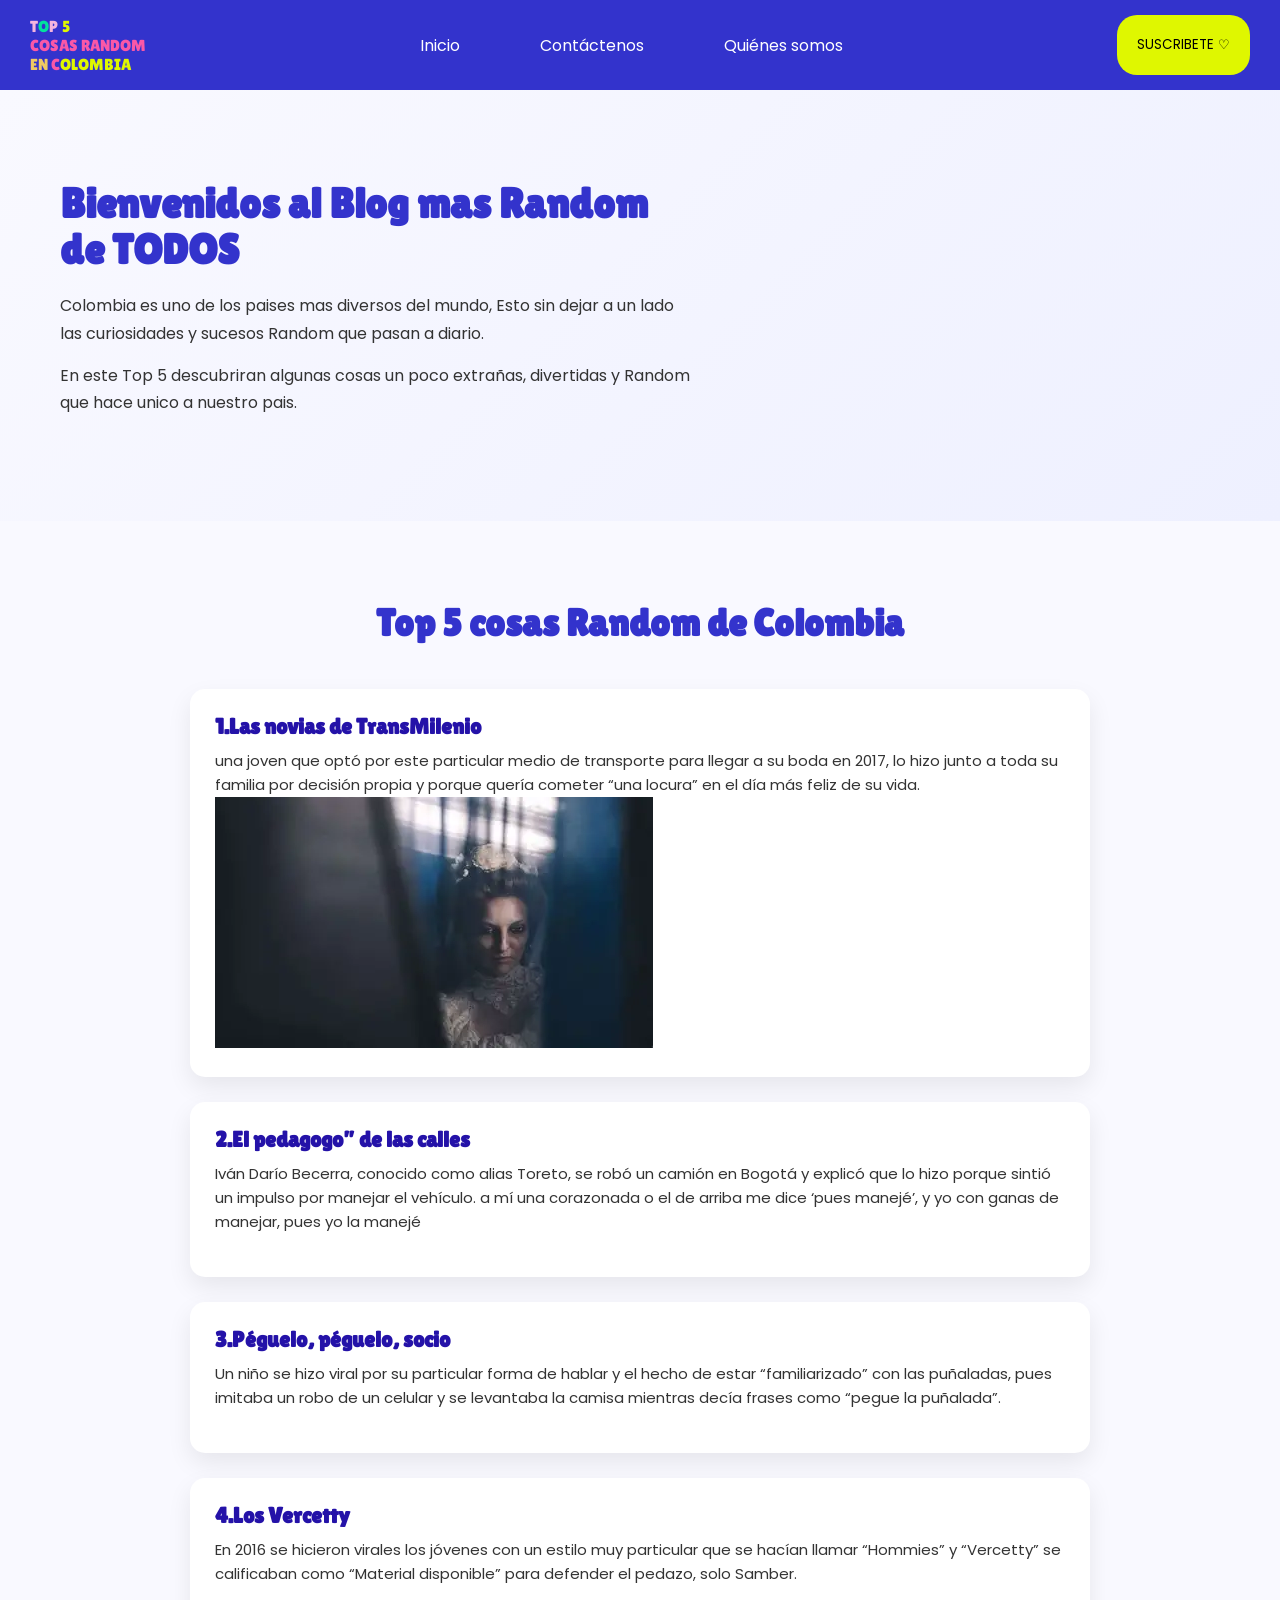
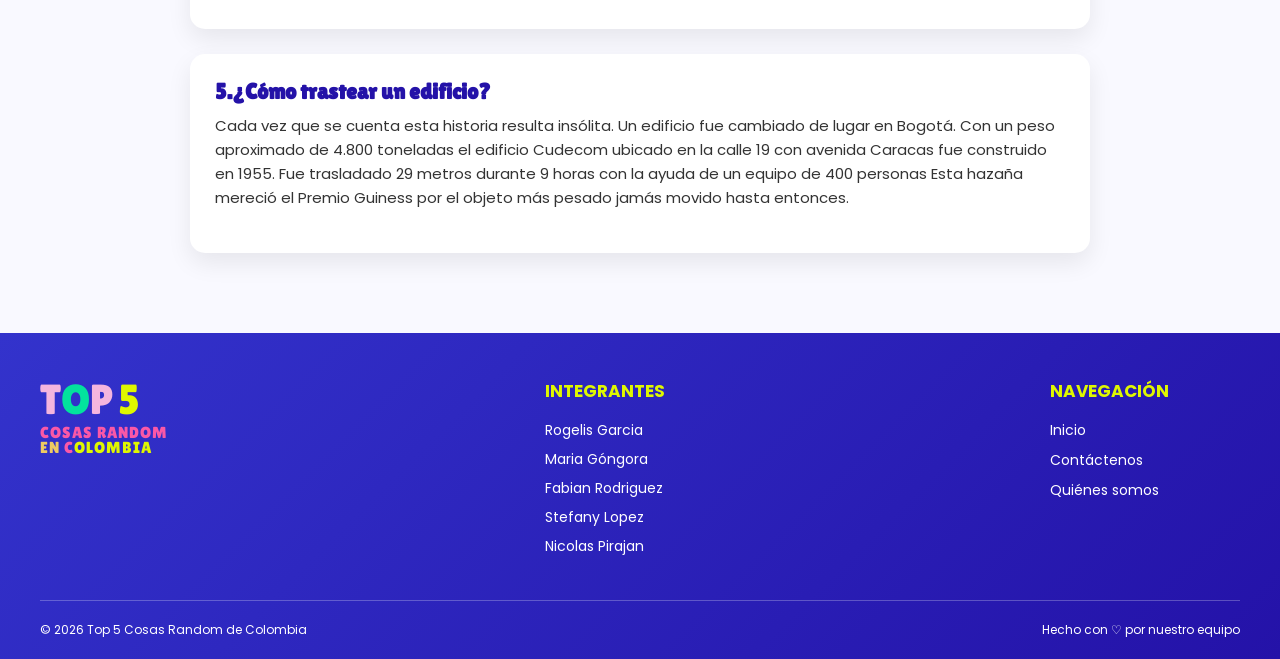
==== index.html @ 11a810a1 "Agrega las opciones configuradas" ====
<!DOCTYPE html>
<html lang="es">

<head>
    <meta charset="UTF-8">
    <meta name="viewport" content="width=device-width, initial-scale=1.0">
    <title>TOP 5</title>
    <link rel="preconnect" href="https://fonts.googleapis.com">
    <link rel="preconnect" href="https://fonts.gstatic.com" crossorigin>
    <link href="https://fonts.googleapis.com/css2?family=Lilita+One&family=Poppins:wght@400;600;700&display=swap"
        rel="stylesheet">
    <link rel="stylesheet" href="style.css">

</head>

<body>

    <header>
        <nav>
            <div>
                <span class="top">T<span class="O">O</span>P</span>
                <span class="cinco">5</span>
                <p class="cosas-random">COSAS RANDOM <br><span class="En">EN</span> <span class="C">C</span><span
                        class="olombia">OLOMBIA</span> </p>
            </div>
            <ul>
                <li> <a href="index.html">Inicio</a></li>
                <li><a href="contacto.html">Contáctenos</a></li>
                <li><a href="quienes-somos.html">Quiénes somos</a></li>
            </ul>
            <button>SUSCRIBETE ♡</button>
        </nav>

    </header>

    <!--CONTENIDO PRINCIPAL-->

    <main>

        <section class="introduccion">

            <div class="texto">

                <h2>Bienvenidos al Blog mas Random de TODOS</h2>

                <p>
                    Colombia es uno de los paises mas diversos del mundo, Esto sin dejar
                    a un lado las curiosidades y sucesos Random que pasan a diario.
                </p>

                <p>
                    En este Top 5 descubriran algunas cosas un poco extrañas, divertidas y Random
                    que hace unico a nuestro pais.

                </p>

            </div>

            <div class="imagen">
                <img src="https://th.bing.com/th/id/OIP.g966vNrmTz4tugV0IIutOQAAAA?w=172&h=180&c=7&r=0&o=7&dpr=1.4&pid=1.7&rm=3"
                    alt="">
            </div>



        </section>

        <section class="top5">

            <h2>Top 5 cosas Random de Colombia</h2>

            <article>

                <h3>1.Las novias de TransMilenio</h3>
                <p>
                    una joven que optó por este particular medio de transporte para llegar a su boda en 2017,
                    lo hizo junto a toda su familia por decisión propia y porque quería cometer “una locura” en el día
                    más feliz de su vida.
                </p>
                <img src="[data-uri]"
                    alt="">

            </article>

            <article>

                <h3>2.El pedagogo” de las calles</h3>

                <p>
                    Iván Darío Becerra, conocido como alias Toreto, se robó un camión en Bogotá
                    y explicó que lo hizo porque sintió un impulso por manejar el vehículo.

                    a mí una corazonada o el de arriba me dice ‘pues manejé’,
                    y yo con ganas de manejar, pues yo la manejé
                </p>
                <img src="https://th.bing.com/th/id/OIP.B1TrBDRhJk8p2ONnr2L8EQAAAA?w=115&h=180&c=7&r=0&o=7&dpr=1.4&pid=1.7&rm=3"
                    alt="">

            </article>

            <article>

                <h3>3.Péguelo, péguelo, socio </h3>

                <p>
                    Un niño se hizo viral por su particular forma de hablar y el hecho de estar “familiarizado” con las
                    puñaladas, pues imitaba un robo de un celular
                    y se levantaba la camisa mientras decía frases como “pegue la puñalada”.
                </p>
                <img src="https://th.bing.com/th/id/OIP.gi5Ax_EqozKIejt0ieDYnAHaEK?w=316&h=180&c=7&r=0&o=7&dpr=1.4&pid=1.7&rm=3"
                    alt="">

            </article>

            <article>

                <h3>4.Los Vercetty</h3>

                <p>
                    En 2016 se hicieron virales los jóvenes con un estilo muy particular que se hacían llamar “Hommies”
                    y “Vercetty”
                    se calificaban como “Material disponible” para defender el pedazo, solo Samber.
                </p>
                <img src="https://th.bing.com/th/id/OIP.QNKftLLCLjL-Msc5p9gQngHaFj?w=221&h=180&c=7&r=0&o=7&dpr=1.4&pid=1.7&rm=3"
                    alt="">

            </article>

            <article>

                <h3>5.¿Cómo trastear un edificio?</h3>

                <p>
                    Cada vez que se cuenta esta historia resulta insólita.
                    Un edificio fue cambiado de lugar en Bogotá. Con un peso aproximado de 4.800 toneladas el edificio
                    Cudecom
                    ubicado en la calle 19 con avenida Caracas fue construido en 1955.
                    Fue trasladado 29 metros durante 9 horas con la ayuda de un equipo de 400 personas
                    Esta hazaña mereció el Premio Guiness por el objeto más pesado jamás movido hasta entonces.
                </p>
                <img src="https://th.bing.com/th/id/OIP.UG7cOysM5-7k1WYW-pqisAHaDt?w=314&h=174&c=7&r=0&o=7&dpr=1.4&pid=1.7&rm=3"
                    alt="">

            </article>
        </section>
    </main>


    <footer class="footer">
        <div class="container">
            <div class="row footer-contenido">
                <div class="col-md-4 footer-logo">
                    <div>
                        <span class="top">T<span class="O">O</span>P</span>
                        <span class="cinco">5</span>
                    </div>
                    <p class="cosas-random">
                        COSAS RANDOM<br>
                        <span class="En">EN</span>
                        <span class="C">C</span><span class="olombia">OLOMBIA</span>
                    </p>
                </div>

                <div class="col-md-4 footer-integrantes">
                    <h3 class="integrantes">Integrantes</h3>

                    <p class="integrante rogelis">Rogelis Garcia</p>
                    <p class="integrante maria">Maria Góngora</p>
                    <p class="integrante fabian">Fabian Rodriguez</p>
                    <p class="integrante stefany">Stefany Lopez</p>
                    <p class="integrante nicolas">Nicolas Pirajan</p>
                </div>

                <div class="col-md-4 footer-enlaces">
                    <h3 class="navegacion">Navegación</h3>

                    <a href="index.html">Inicio</a>
                    <a href="contacto.html">Contáctenos</a>
                    <a href="quienes-somos.html">Quiénes somos</a>
                </div>

            </div>

            <div class="footer-inferior">
                <p class="copy">© 2026 Top 5 Cosas Random de Colombia</p>
                <p class="amor">Hecho con ♡ por nuestro equipo</p>
            </div>
        </div>
    </footer>

</body>

</html>
---- style.css ----
* {
    margin: 0;
    padding: 0;
    box-sizing: border-box;
}

nav a,
nav button {
    font-family: "Poppins", sans-serif;
}

nav {
    background-color: #3333cc;
    display: flex;
    justify-content: space-between;
    padding: 15px 30px;
    align-items: center;
    position: sticky;
    top: 0;
}

nav a {
    position: relative;
    display: inline-block;
    transition: transform 0.25s ease;
}

nav a::after {
    content: "";
    position: absolute;
    left: 50%;
    bottom: -6px;
    width: 0;
    height: 2px;
    background-color: #dff700;
    transform: translateX(-50%);
    transition: width 0.25s ease;
}

nav a:hover {
    transform: scale(1.08);
}

nav a:hover::after {
    width: 100%;
}

ul {
    display: flex;
    list-style: none;
    gap: 80px;
}

a {
    color: white;
    text-decoration: none;
}

.top,
.cinco,
.cosas-random {
    font-family: "Lilita One", sans-serif;
}

.top {
    color: #f4b5de;
}

.cinco {
    color: #dff700;
}

.O {
    color: #03e29d;
}

.cosas-random {
    color: #fa58a7;
}

.En {
    color: #efca62;
}

.olombia {
    color: #dff700;
}

button {
    background-color: #dff700;
    border-radius: 20px;
    color: black;
    border: none;
    padding: 20px;
}

.footer {
    background: linear-gradient(135deg, #3333cc, #2412a8);
    color: white;
    padding: 45px 40px 20px;
    font-family: "Poppins", sans-serif;
}

.footer-contenido {
    max-width: 1200px;
    margin: 0 auto;
    display: flex;
    justify-content: space-between;
    align-items: flex-start;
    gap: 60px;
}

.footer-logo {
    min-width: 190px;
}

.footer-logo .top,
.footer-logo .cinco {
    font-size: 42px;
    line-height: 1;
}

.footer-logo .cosas-random {
    margin-top: 5px;
    font-size: 16px;
    line-height: 0.9;
    letter-spacing: 1px;
}

.footer-integrantes,
.footer-enlaces {
    min-width: 190px;
}

.footer .integrantes,
.footer .navegacion {
    color: #dff700;
    font-size: 17px;
    margin-bottom: 16px;
    text-transform: uppercase;
}

.footer-integrantes .integrante {
    margin-bottom: 8px;
    font-size: 14px;
    cursor: default;
}

.footer-enlaces {
    display: flex;
    flex-direction: column;
    align-items: flex-start;
}

.footer-enlaces a {
    position: relative;
    display: inline-block;
    margin-bottom: 9px;
    font-size: 14px;
    color: white;
    transition: color 0.25s ease, transform 0.25s ease;
}

.footer-enlaces a::after {
    content: "";
    position: absolute;
    left: 0;
    bottom: -2px;
    width: 0;
    height: 2px;
    background-color: #dff700;
    transition: width 0.25s ease;
}

.footer-enlaces a:hover {
    color: #dff700;
    transform: translateX(5px);
}

.footer-enlaces a:hover::after {
    width: 100%;
}

.footer-inferior {
    max-width: 1200px;
    margin: 35px auto 0;
    padding-top: 20px;
    border-top: 1px solid rgba(255, 255, 255, 0.25);
    display: flex;
    justify-content: space-between;
    gap: 20px;
}

.footer .copy,
.footer .amor {
    color: white;
    font-size: 12px;
}

.footer-integrantes .integrante {
    animation: rainbow 5s linear infinite;
    transition: transform 0.25s ease;
}

.rogelis {
    animation-delay: 0s;
}

.maria {
    animation-delay: -1s;
}

.fabian {
    animation-delay: -2s;
}

.stefany {
    animation-delay: -3s;
}

.nicolas {
    animation-delay: -4s;
}

.footer-integrantes .integrante:hover {
    transform: translateX(6px) scale(1.05);
    animation-play-state: paused;
}

@keyframes rainbow {
    0% {
        color: #ff5ba7;
    }

    20% {
        color: #ffc857;
    }

    40% {
        color: #00e0a4;
    }

    60% {
        color: #b9f500;
    }

    80% {
        color: #9b7cff;
    }

    100% {
        color: #ff5ba7;
    }
}

/* =========================
   SECCION PRINCIPAL NOSOTROS
   ========================= */

/* CONTENEDOR PRINCIPAL */
.principal-nosotros {
    display: flex;
    flex-direction: column;
    padding: 80px 60px;
    gap: 24px;
    background: #f9f9ff;
}

/* IMAGEN CHAYANNE Y CARD "CONFIRMADO" — ancho completo */
.principal-nosotros>.card {
    width: 100%;
    margin: 0;
    border-radius: 15px;
    overflow: hidden;
    box-shadow: 0px 10px 25px rgba(0, 0, 0, 0.08);
}

.principal-nosotros>.card img {
    width: 100%;
    max-height: 420px;
    object-fit: cover;
    display: block;
}

/* TIPOGRAFÍA */
.principal-nosotros h1 {
    font-family: "Lilita One", sans-serif;
    font-size: 42px;
    color: #3333cc;
    margin-bottom: 20px;
}

.principal-nosotros p {
    font-family: "Poppins", sans-serif;
    font-size: 16px;
}

/* =========================
   SECCIÓN ADVERTENCIA
   ========================= */

#img-principal-nosotros {
    display: flex;
    flex-wrap: wrap;
    gap: 20px;
    align-items: stretch;
}

/* TEXTO CENTRAL */
#img-principal-nosotros>div:first-child {
    flex: 1 1 300px;
    min-width: 250px;
}

/* TARJETAS (CORREGIDO OVERFLOW) */
#img-principal-nosotros>.card {
    flex: 1 1 240px;
    max-width: 260px;
    display: flex;
    flex-direction: column;
}

/* HOVER */
#img-principal-nosotros>.card:hover {
    transform: translateY(-5px);
}

/* IMAGENES */
#img-principal-nosotros img {
    width: 100%;
    display: block;
}

/* =========================
   FIX GLOBAL ANTI OVERFLOW
   ========================= */

* {
    box-sizing: border-box;
}

body {
    overflow-x: hidden;

}

/* =========================
   SECCION OBJETIVO / MISION
========================= */
.motivo-pagina {
    display: grid;
    grid-template-columns: repeat(4, 1fr);
    gap: 25px;
    padding: 80px 60px;
    background: white;
}

.motivo-pagina div {
    background: #f4f4ff;
    padding: 25px;
    border-radius: 15px;
    transition: all 0.25s ease;
}

.motivo-pagina div:hover {
    transform: translateY(-6px);
    background: #3333cc;
    color: white;
}

.motivo-pagina h1 {
    font-family: "Lilita One", sans-serif;
    margin-bottom: 10px;
}

.motivo-pagina p {
    font-family: "Poppins", sans-serif;
    font-size: 14px;
}

/* =========================
   SECCION TEAM
========================= */
.grupo-desarrollo {
    padding: 80px 60px;
    background: #f9f9ff;
    text-align: center;
}

.grupo-desarrollo>div:first-child h1 {
    font-family: "Lilita One", sans-serif;
    font-size: 38px;
    color: #3333cc;
}

.grupo-desarrollo>div:first-child p {
    margin: 10px auto 40px;
    max-width: 600px;
    font-family: "Poppins", sans-serif;
}

/* CONTENEDOR GENERAL */
#contenedor-img-nosotros {
    display: flex;
    flex-wrap: wrap;
    justify-content: center;
    gap: 25px;
}

/* TARJETAS PERSONAS */
#contenedor-img-nosotros>div {
    background: white;
    padding: 18px;
    border-radius: 15px;
    width: 260px;
    box-shadow: 0px 8px 20px rgba(0, 0, 0, 0.06);
    transition: transform 0.2s ease;
}

#contenedor-img-nosotros>div:hover {
    transform: translateY(-5px);
}

#contenedor-img-nosotros img {
    width: 90px;
    border-radius: 50%;
    margin: 10px 0;
}

#contenedor-img-nosotros h1 {
    font-family: "Lilita One", sans-serif;
    font-size: 16px;
    margin: 5px 0;
}

#contenedor-img-nosotros p {
    font-family: "Poppins", sans-serif;
    font-size: 12px;
    line-height: 1.4;
}

/* =========================
   FRONT DEVELOPERS (HORIZONTAL)
========================= */
#contenedor-desarrolladores {
    width: 100%;
    display: flex;
    flex-direction: column;
    align-items: center;
    gap: 8px;
}

/* TITULO */
#contenedor-desarrolladores h1 {
    font-size: 16px;
    margin-bottom: 5px;
}

/* IMAGENES EN FILA */
.imagenes-devs {
    display: flex;
    justify-content: center;
    gap: 18px;
}

/* IMAGENES */
.imagenes-devs img {
    width: 75px;
    border-radius: 50%;
    transition: transform 0.2s ease;
}

.imagenes-devs img:hover {
    transform: scale(1.08);
}

/* NOMBRES */
.nombres-devs {
    display: flex;
    justify-content: center;
    gap: 30px;
    color: #000000;

}

.nombres-devs span {
    font-family: "Lilita One", sans-serif;
    font-size: 16px;

}

/* TEXTO */
#contenedor-desarrolladores p {
    font-size: 12px;
    text-align: center;
    max-width: 220px;
    line-height: 1.4;
    margin-top: 5px;
}

/* =========================
   INTRODUCCION (HERO SECTION)
========================= */

.introduccion {
    display: flex;
    justify-content: space-between;
    align-items: center;
    gap: 50px;
    padding: 90px 60px;
    background: linear-gradient(135deg, #f9f9ff, #eef0ff);
}

/* TEXTO */
.introduccion .texto {
    width: 55%;
}

.introduccion .texto h2 {
    font-family: "Lilita One", sans-serif;
    font-size: 42px;
    color: #3333cc;
    margin-bottom: 20px;
    line-height: 1.1;
}

/* PARRAFOS */
.introduccion .texto p {
    font-family: "Poppins", sans-serif;
    font-size: 16px;
    line-height: 1.7;
    color: #333;
    margin-bottom: 15px;
}

/* IMAGEN */
.introduccion .imagen {
    width: 40%;
    display: flex;
    justify-content: center;
}

.introduccion .imagen img {
    width: 100%;
    max-width: 380px;
    border-radius: 20px;
    box-shadow: 0 15px 35px rgba(0, 0, 0, 0.15);
    transition: transform 0.3s ease;
}

/* HOVER IMAGEN */
.introduccion .imagen img:hover {
    transform: scale(1.05);
}

/* RESPONSIVE */
@media (max-width: 768px) {
    .introduccion {
        flex-direction: column;
        text-align: center;
        padding: 50px 20px;
    }

    .introduccion .texto,
    .introduccion .imagen {
        width: 100%;
    }

    .introduccion .texto h2 {
        font-size: 30px;
    }
}

/* =========================
   TOP 5 SECTION (BLOG STYLE)
========================= */

.top5 {
    padding: 80px 60px;
    background: #f9f9ff;
    display: flex;
    flex-direction: column;
    gap: 30px;
}

/* TITULO */
.top5 h2 {
    font-family: "Lilita One", sans-serif;
    font-size: 38px;
    color: #3333cc;
    text-align: center;
    margin-bottom: 20px;
}

/* GRID DE ARTICULOS */
.top5 {
    display: flex;
    flex-direction: column;
    gap: 25px;
}

/* CADA CARD */
.top5 article {
    background: white;
    padding: 25px;
    border-radius: 15px;
    box-shadow: 0 10px 25px rgba(0, 0, 0, 0.08);
    transition: transform 0.25s ease, box-shadow 0.25s ease;
    max-width: 900px;
    margin: 0 auto;
}

/* HOVER EFECTO */
.top5 article:hover {
    transform: translateY(-6px);
    box-shadow: 0 15px 35px rgba(0, 0, 0, 0.12);
}

/* TITULOS DE CADA ITEM */
.top5 article h3 {
    font-family: "Lilita One", sans-serif;
    font-size: 22px;
    color: #2412a8;
    margin-bottom: 10px;
}

/* TEXTO */
.top5 article p {
    font-family: "Poppins", sans-serif;
    font-size: 15px;
    line-height: 1.6;
    color: #333;
}

/* RESPONSIVE */
@media (max-width: 768px) {
    .top5 {
        padding: 40px 20px;
    }

    .top5 h2 {
        font-size: 28px;
    }

    .top5 article {
        padding: 18px;
    }
}

/* =========================
   CONTACTO HEADER
========================= */

.encabezado1 {
    text-align: center;
    padding: 80px 20px 40px;
    background: linear-gradient(135deg, #f9f9ff, #eef0ff);
}

#encabezado {
    font-family: "Lilita One", sans-serif;
    font-size: 42px;
    color: #3333cc;
    margin-bottom: 15px;
}

.parrafo {
    font-family: "Poppins", sans-serif;
    font-size: 16px;
    color: #333;
    max-width: 700px;
    margin: 0 auto;
    line-height: 1.6;
}

/* =========================
   CONTENEDOR DE CARDS
========================= */

.contenedor {
    display: flex;
    justify-content: center;
    gap: 25px;
    padding: 60px 40px;
    flex-wrap: wrap;
    background: #ffffff;
}

/* =========================
   CARDS CONTACTO
========================= */

.card {
    background: white;
    width: 250px;
    padding: 25px;
    border-radius: 18px;
    text-align: center;
    box-shadow: 0 10px 25px rgba(0, 0, 0, 0.08);
    transition: transform 0.25s ease, box-shadow 0.25s ease;
}

.card:hover {
    transform: translateY(-8px);
    box-shadow: 0 15px 35px rgba(0, 0, 0, 0.12);
}

/* ICONOS */
.card i {
    font-size: 35px;
    color: #3333cc;
    margin-bottom: 15px;
}

/* TITULO CARD */
.titulito {
    font-family: "Lilita One", sans-serif;
    font-size: 18px;
    margin-bottom: 10px;
    color: #2412a8;
}

/* TEXTO CARD */
.card p {
    font-family: "Poppins", sans-serif;
    font-size: 14px;
    color: #333;
}

/* =========================
   UBICACION MAPA
========================= */

.ubicacion {
    width: 100%;
    text-align: center;
    margin-top: 40px;
    padding: 40px;
    background: #f9f9ff;
}

.ubicacion .parrafo {
    margin-bottom: 20px;
}

/* MAPA */
.ubicacion iframe {
    width: 90%;
    max-width: 800px;
    height: 400px;
    border-radius: 15px;
    box-shadow: 0 10px 25px rgba(0, 0, 0, 0.15);
}

/* =========================
   RESPONSIVE
========================= */

@media (max-width: 768px) {
    #encabezado {
        font-size: 30px;
    }

    .contenedor {
        padding: 40px 20px;
    }

    .card {
        width: 100%;
        max-width: 300px;
    }

    .ubicacion iframe {
        height: 300px;
    }
}

* {
    margin: 0;
    padding: 0;
    box-sizing: border-box;
}
nav a, nav button{
    font-family: "Poppins",sans-serif;
}
nav{
    background-color: #3333cc;
    display: flex;
    justify-content: space-between;
    padding: 15px 30px;
    align-items: center;
    position: sticky;
    top: 0;
}
nav a{
    position: relative;
    display: inline-block;
    transition: transform 0.25s ease;
}
nav a::after{
    content: "";
    position: absolute;
    left: 50%;
    bottom: -6px;
    width: 0;
    height: 2px;
    background-color: #dff700;
    transform: translateX(-50%);
    transition: width 0.25s ease;
}
nav a:hover{
    transform: scale(1.08);
}
nav a:hover::after{
    width: 100%;
}
ul {
    display: flex;
    list-style: none;
    gap: 80px;
}
a {
    color: white;
    text-decoration: none;
}

.top,.cinco,.cosas-random{
    font-family: "Lilita One",sans-serif;
}

.top{
    color: #f4b5de;
}
.cinco{
    color: #dff700;
}
.O{
    color: #03e29d;
}

.cosas-random{
    color:#fa58a7 ;
}
.En{
    color: #efca62;
}
.olombia{
    color: #dff700;
}
button{
    background-color: #dff700;
    border-radius: 20px;
    color: black;
    border: none;
    padding: 20px;
}
.footer {
    background: linear-gradient(135deg, #3333cc, #2412a8);
    color: white;
    padding: 45px 40px 20px;
    font-family: "Poppins", sans-serif;
}
.footer-contenido {
    max-width: 1200px;
    margin: 0 auto;
    display: flex;
    justify-content: space-between;
    align-items: flex-start;
    gap: 60px;
}
.footer-logo {
    min-width: 190px;
}
.footer-logo .top,
.footer-logo .cinco {
    font-size: 42px;
    line-height: 1;
}
.footer-logo .cosas-random {
    margin-top: 5px;
    font-size: 16px;
    line-height: 0.9;
    letter-spacing: 1px;
}
.footer-integrantes,
.footer-enlaces {
    min-width: 190px;
}
.footer .integrantes,
.footer .navegacion {
    color: #dff700;
    font-size: 17px;
    margin-bottom: 16px;
    text-transform: uppercase;
}
.footer-integrantes .integrante {
    margin-bottom: 8px;
    font-size: 14px;
    cursor: default;
}
.footer-enlaces {
    display: flex;
    flex-direction: column;
    align-items: flex-start;
}
.footer-enlaces a {
    position: relative;
    display: inline-block;
    margin-bottom: 9px;
    font-size: 14px;
    color: white;
    transition: color 0.25s ease, transform 0.25s ease;
}
.footer-enlaces a::after {
    content: "";
    position: absolute;
    left: 0;
    bottom: -2px;
    width: 0;
    height: 2px;
    background-color: #dff700;
    transition: width 0.25s ease;
}
.footer-enlaces a:hover {
    color: #dff700;
    transform: translateX(5px);
}
.footer-enlaces a:hover::after {
    width: 100%;
}
.footer-inferior {
    max-width: 1200px;
    margin: 35px auto 0;
    padding-top: 20px;
    border-top: 1px solid rgba(255, 255, 255, 0.25);
    display: flex;
    justify-content: space-between;
    gap: 20px;
}
.footer .copy,
.footer .amor {
    color: white;
    font-size: 12px;
}
.footer-integrantes .integrante {
    animation: rainbow 5s linear infinite;
    transition: transform 0.25s ease;
}
.rogelis {
    animation-delay: 0s;
}

.maria {
    animation-delay: -1s;
}
.fabian {
    animation-delay: -2s;
}
.stefany {
    animation-delay: -3s;
}
.nicolas {
    animation-delay: -4s;
}
.footer-integrantes .integrante:hover {
    transform: translateX(6px) scale(1.05);
    animation-play-state: paused;
}
@keyframes rainbow {
    0% {
        color: #ff5ba7;
    }
    20% {
        color: #ffc857;
    }
    40% {
        color: #00e0a4;
    }
    60% {
        color: #b9f500; 
    }
    80% {
        color: #9b7cff;
    }
    100% {
        color: #ff5ba7;
    }
}

/* =========================
   SECCION PRINCIPAL NOSOTROS
========================= */
.principal-nosotros {
    display: flex;
    justify-content: space-between;
    align-items: center;
    padding: 80px 60px;
    gap: 40px;
    background: #f9f9ff;
}

.principal-nosotros h1 {
    font-family: "Lilita One", sans-serif;
    font-size: 42px;
    color: #3333cc;
    margin-bottom: 20px;
}

.principal-nosotros p {
    font-family: "Poppins", sans-serif;
    font-size: 16px;
    max-width: 500px;
}

/* TARJETAS DE ADVERTENCIA */
#img-principal-nosotros {
    display: flex;
    flex-direction: column;
    gap: 20px;
}

#img-principal-nosotros > div {
    background: white;
    padding: 20px;
    border-radius: 15px;
    box-shadow: 0px 10px 25px rgba(0,0,0,0.08);
    transition: transform 0.25s ease;
}

#img-principal-nosotros > div:hover {
    transform: translateY(-5px);
}

/* 🔥 IMAGENES MAS GRANDES */
#img-principal-nosotros img {
    width: 200px;
    margin: 10px 0;
}

/* =========================
   SECCION OBJETIVO / MISION
========================= */
.motivo-pagina {
    display: grid;
    grid-template-columns: repeat(4, 1fr);
    gap: 25px;
    padding: 80px 60px;
    background: white;
}

.motivo-pagina div {
    background: #f4f4ff;
    padding: 25px;
    border-radius: 15px;
    transition: all 0.25s ease;
}

.motivo-pagina div:hover {
    transform: translateY(-6px);
    background: #3333cc;
    color: white;
}

.motivo-pagina h1 {
    font-family: "Lilita One", sans-serif;
    margin-bottom: 10px;
}

.motivo-pagina p {
    font-family: "Poppins", sans-serif;
    font-size: 14px;
}

/* =========================
   SECCION TEAM
========================= */
.grupo-desarrollo {
    padding: 80px 60px;
    background: #f9f9ff;
    text-align: center;
}

.grupo-desarrollo > div:first-child h1 {
    font-family: "Lilita One", sans-serif;
    font-size: 38px;
    color: #3333cc;
}

.grupo-desarrollo > div:first-child p {
    margin: 10px auto 40px;
    max-width: 600px;
    font-family: "Poppins", sans-serif;
}

/* CONTENEDOR GENERAL */
#contenedor-img-nosotros {
    display: flex;
    flex-wrap: wrap;
    justify-content: center;
    gap: 25px;
}

/* TARJETAS PERSONAS */
#contenedor-img-nosotros > div {
    background: white;
    padding: 18px;
    border-radius: 15px;
    width: 260px;
    box-shadow: 0px 8px 20px rgba(0,0,0,0.06);
    transition: transform 0.2s ease;
}

#contenedor-img-nosotros > div:hover {
    transform: translateY(-5px);
}

#contenedor-img-nosotros img {
    width: 90px;
    border-radius: 50%;
    margin: 10px 0;
}

#contenedor-img-nosotros h1 {
    font-family: "Lilita One", sans-serif;
    font-size: 16px;
    margin: 5px 0;
}

#contenedor-img-nosotros p {
    font-family: "Poppins", sans-serif;
    font-size: 12px;
    line-height: 1.4;
}

/* =========================
   FRONT DEVELOPERS (HORIZONTAL)
========================= */
#contenedor-desarrolladores {
    width: 100%;
    display: flex;
    flex-direction: column;
    align-items: center;
    gap: 8px;
}

/* TITULO */
#contenedor-desarrolladores h1 {
    font-size: 16px;
    margin-bottom: 5px;
}

/* IMAGENES EN FILA */
.imagenes-devs {
    display: flex;
    justify-content: center;
    gap: 18px;
}

/* IMAGENES */
.imagenes-devs img {
    width: 75px;
    border-radius: 50%;
    transition: transform 0.2s ease;
}

.imagenes-devs img:hover {
    transform: scale(1.08);
}

/* NOMBRES */
.nombres-devs {
    display: flex;
    justify-content: center;
    gap: 30px;
    color: #000000;
    
}

.nombres-devs span {
    font-family: "Lilita One", sans-serif;
    font-size: 16px;

}

/* TEXTO */
#contenedor-desarrolladores p {
    font-size: 12px;
    text-align: center;
    max-width: 220px;
    line-height: 1.4;
    margin-top: 5px;
}

/* =========================
   INTRODUCCION (HERO SECTION)
========================= */

.introduccion {
    display: flex;
    justify-content: space-between;
    align-items: center;
    gap: 50px;
    padding: 90px 60px;
    background: linear-gradient(135deg, #f9f9ff, #eef0ff);
}

/* TEXTO */
.introduccion .texto {
    width: 55%;
}

.introduccion .texto h2 {
    font-family: "Lilita One", sans-serif;
    font-size: 42px;
    color: #3333cc;
    margin-bottom: 20px;
    line-height: 1.1;
}

/* PARRAFOS */
.introduccion .texto p {
    font-family: "Poppins", sans-serif;
    font-size: 16px;
    line-height: 1.7;
    color: #333;
    margin-bottom: 15px;
}

/* IMAGEN */
.introduccion .imagen {
    width: 40%;
    display: flex;
    justify-content: center;
}

.introduccion .imagen img {
    width: 100%;
    max-width: 380px;
    border-radius: 20px;
    box-shadow: 0 15px 35px rgba(0,0,0,0.15);
    transition: transform 0.3s ease;
}

/* HOVER IMAGEN */
.introduccion .imagen img:hover {
    transform: scale(1.05);
}

/* RESPONSIVE */
@media (max-width: 768px) {
    .introduccion {
        flex-direction: column;
        text-align: center;
        padding: 50px 20px;
    }

    .introduccion .texto,
    .introduccion .imagen {
        width: 100%;
    }

    .introduccion .texto h2 {
        font-size: 30px;
    }
}

/* =========================
   TOP 5 SECTION (BLOG STYLE)
========================= */

.top5 {
    padding: 80px 60px;
    background: #f9f9ff;
    display: flex;
    flex-direction: column;
    gap: 30px;
}

/* TITULO */
.top5 h2 {
    font-family: "Lilita One", sans-serif;
    font-size: 38px;
    color: #3333cc;
    text-align: center;
    margin-bottom: 20px;
}

/* GRID DE ARTICULOS */
.top5 {
    display: flex;
    flex-direction: column;
    gap: 25px;
}

/* CADA CARD */
.top5 article {
    background: white;
    padding: 25px;
    border-radius: 15px;
    box-shadow: 0 10px 25px rgba(0,0,0,0.08);
    transition: transform 0.25s ease, box-shadow 0.25s ease;
    max-width: 900px;
    margin: 0 auto;
}

/* HOVER EFECTO */
.top5 article:hover {
    transform: translateY(-6px);
    box-shadow: 0 15px 35px rgba(0,0,0,0.12);
}

/* TITULOS DE CADA ITEM */
.top5 article h3 {
    font-family: "Lilita One", sans-serif;
    font-size: 22px;
    color: #2412a8;
    margin-bottom: 10px;
}

/* TEXTO */
.top5 article p {
    font-family: "Poppins", sans-serif;
    font-size: 15px;
    line-height: 1.6;
    color: #333;
}

/* RESPONSIVE */
@media (max-width: 768px) {
    .top5 {
        padding: 40px 20px;
    }

    .top5 h2 {
        font-size: 28px;
    }

    .top5 article {
        padding: 18px;
    }
}

/* =========================
   CONTACTO HEADER
========================= */

.encabezado1 {
    text-align: center;
    padding: 80px 20px 40px;
    background: linear-gradient(135deg, #f9f9ff, #eef0ff);
}

#encabezado {
    font-family: "Lilita One", sans-serif;
    font-size: 42px;
    color: #3333cc;
    margin-bottom: 15px;
}

.parrafo {
    font-family: "Poppins", sans-serif;
    font-size: 16px;
    color: #333;
    max-width: 700px;
    margin: 0 auto;
    line-height: 1.6;
}

/* =========================
   CONTENEDOR DE CARDS
========================= */
.contenedor{
    display: grid;
    grid-template-columns: 1fr 1fr 1fr;
    gap: 16px;
}
.encabezado1{
    margin: 60px;
    padding: 40px;
}
#encabezado{
    font-family: "Lilita One",sans-serif;
    color: #04E49E;
    font-size: 80px;
    text-align: center;
    -webkit-text-stroke: 1px #3F22EC;
}
.parrafo{
    font-family: "Poppins",sans-serif;
    font-size: 20px;
    text-align: center;
    margin-bottom: 50px;
}
/* =========================
   CARDS CONTACTO
========================= */

.card{
    font-family: "Poppins",sans-serif;
    color: #3F22EC;
    font-size: 25px;
    text-align: center;
    margin: 15px;
    padding: 30px;
    height: 300px;
    background-color: #E0F900;
    transition: 0.3s;
    border-radius: 20px;
}

.card:hover{
    background-color: #F0C962;
    color: white; 
    transform: scale(1.05);
    transform: translateY(-5px);
    box-shadow: 0 8px 20px rgba(0,0,0,0.2);
    border-color: #F5A623;
    opacity: 0.8; 
}

/* ICONOS */
.card i {
    font-size: 50px;
    color: #3333cc;
    margin-bottom: 15px;
}
/* =========================
   FORMULARIO
========================= */
.formulario-contacto{
    font-family: "Poppins",sans-serif;
    font-size: 20px;
    padding: 25px;
    border-radius: 10px;
    color: white;
    background-color: #FD57A9;
}
.form-label{
    font-family: "Lilita One",sans-serif;
    font-size: 25px;
}
.form-text{
    color: #E0F900;
}
#ciudad{
    background-color: #ffd8f2;
}
.form-control{
    background-color: #ffd8f2;
}
.btn-primary{
    font-family: "Lilita One",sans-serif;
    font-size: 20px;
    color: #000000;
    background-color: #F0C962;
    border-color: #F0C962;
}


/* =========================
   UBICACION MAPA
========================= */

.ubicacion{
    font-family: "Lilita One",sans-serif;
    grid-column: 1/4;
    text-align: center;
    margin: 20px;
    padding: 30px;
    transition: 0.5s;
}
.ubicacion:hover{
    transform: scale(1.10);
}

/* MAPA */
.ubicacion iframe {
    width: 90%;
    max-width: 800px;
    height: 400px;
    border-radius: 15px;
    box-shadow: 0 10px 25px rgba(0,0,0,0.15);
}

/* =========================
   RESPONSIVE
========================= */

@media (max-width: 768px) {
    #encabezado {
        font-size: 30px;
    }

    .contenedor {
        padding: 40px 20px;
    }

    .card {
        width: 100%;
        max-width: 300px;
    }

    .ubicacion iframe {
        height: 300px;
    }
}

.card{
    width: 500px;
    padding: 30px;
    height: 300px;
}
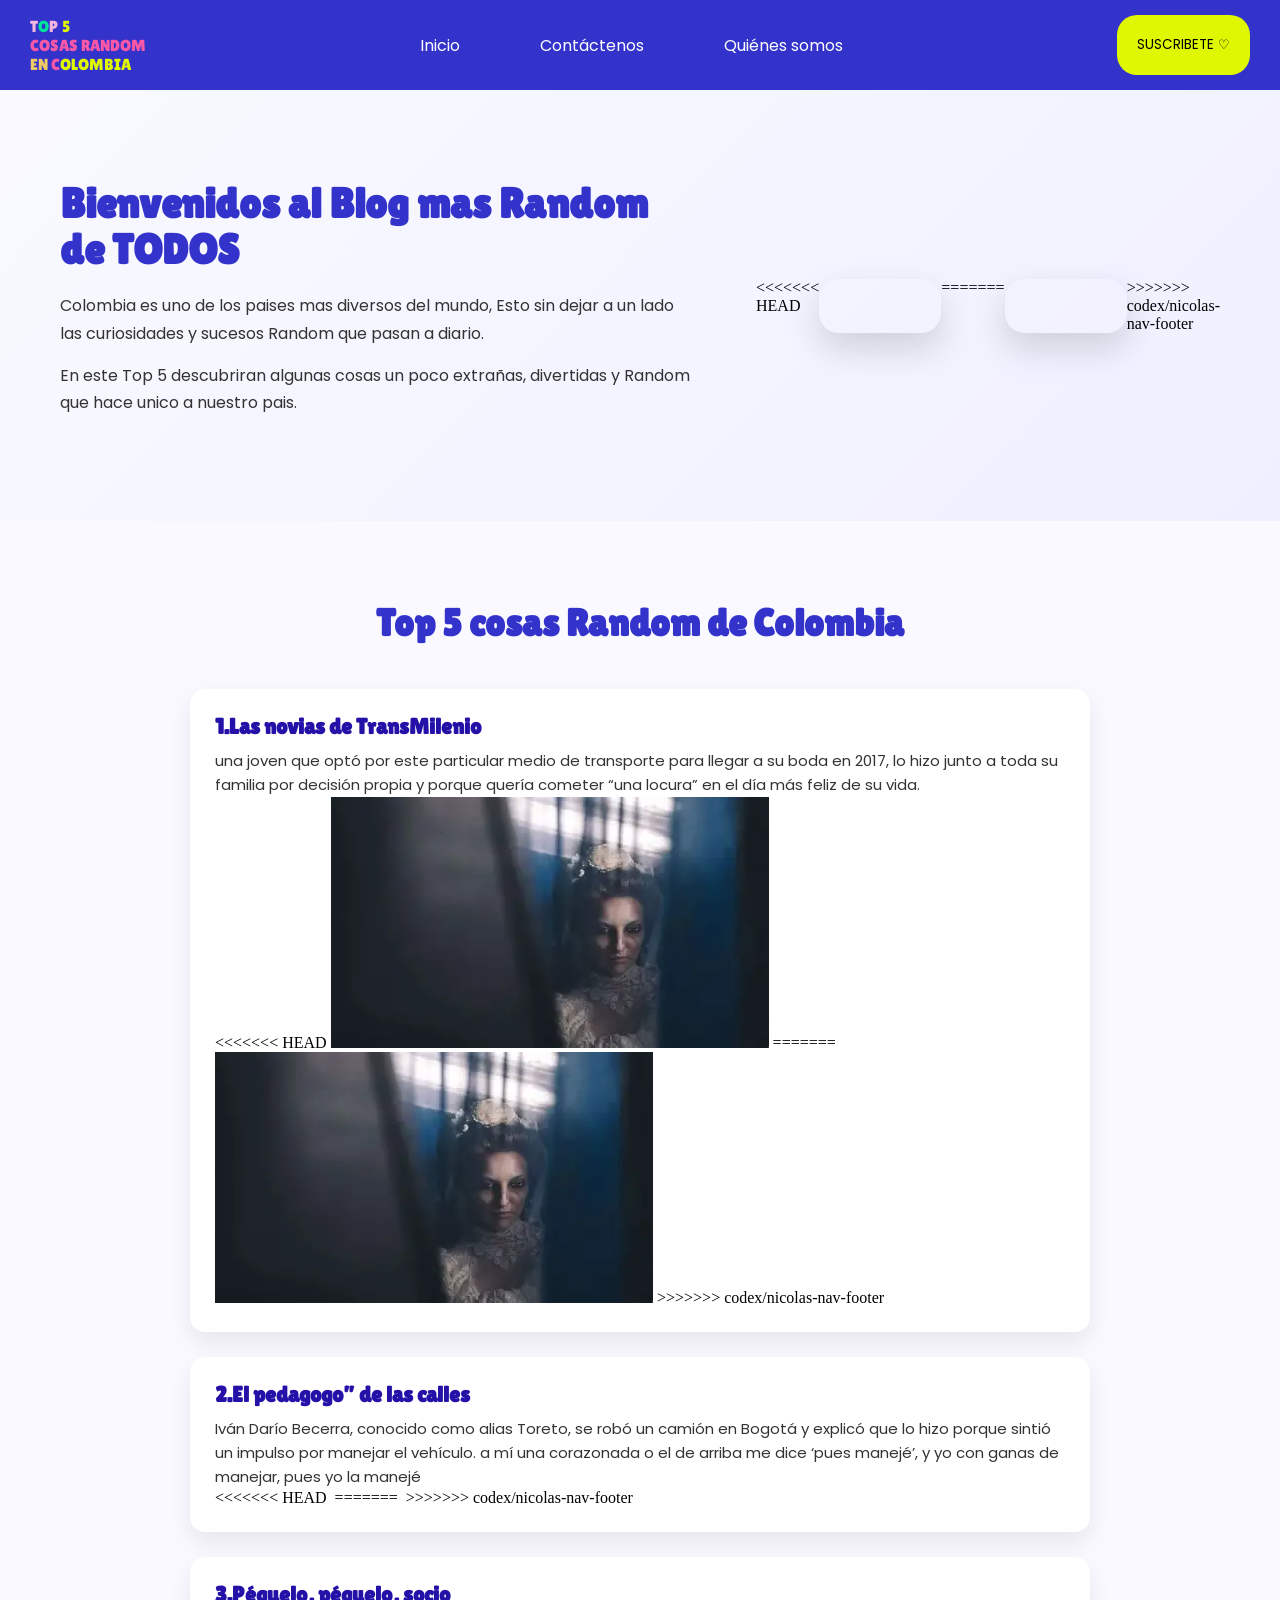
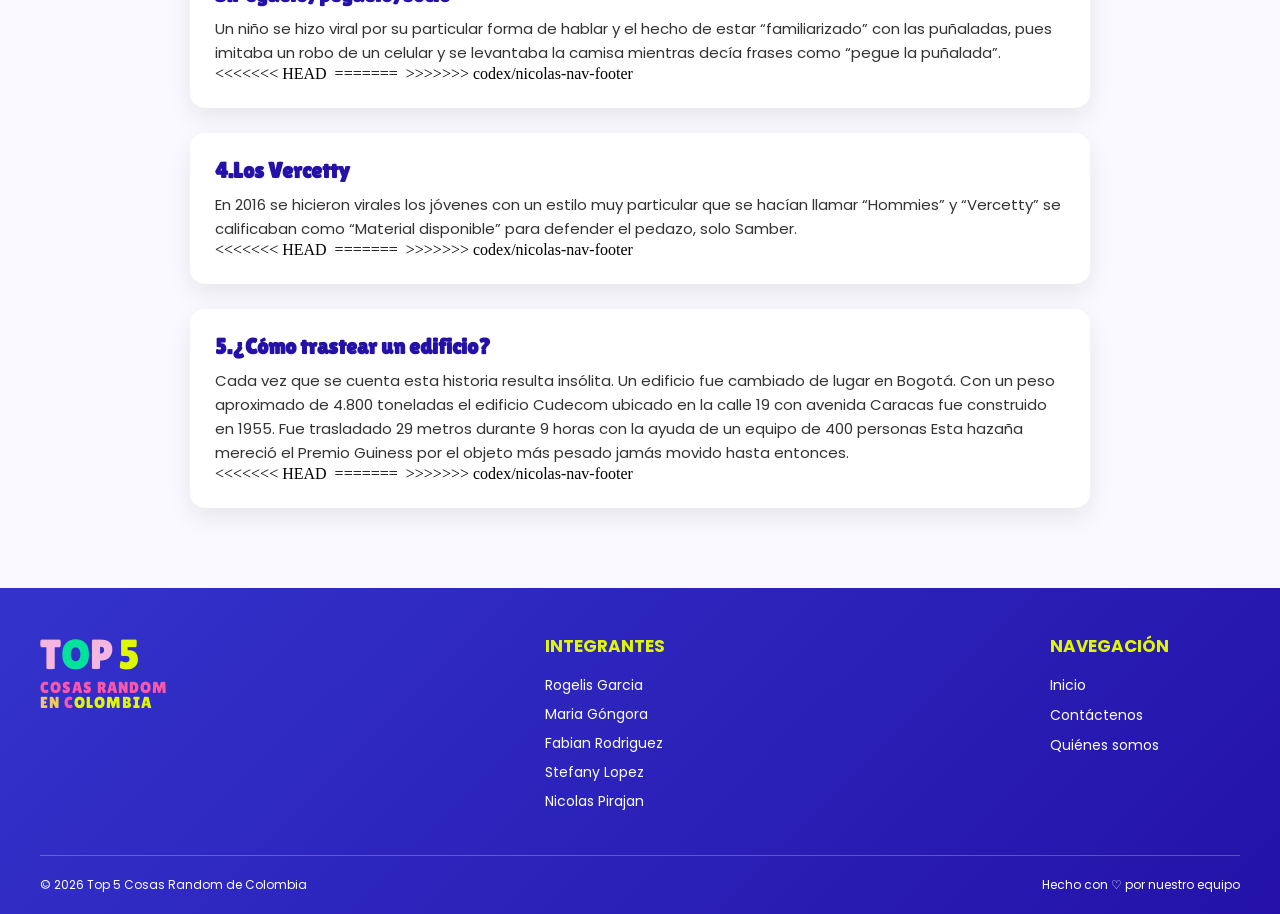
==== commit 39fc865f: "Merge branch 'codex/nicolas-nav-footer'" ====
--- a/index.html
+++ b/index.html
@@ -57,8 +57,12 @@
             </div>
 
             <div class="imagen">
+<<<<<<< HEAD
+               <img src="https://th.bing.com/th/id/OIP.g966vNrmTz4tugV0IIutOQAAAA?w=172&h=180&c=7&r=0&o=7&dpr=1.4&pid=1.7&rm=3" alt="">
+=======
                 <img src="https://th.bing.com/th/id/OIP.g966vNrmTz4tugV0IIutOQAAAA?w=172&h=180&c=7&r=0&o=7&dpr=1.4&pid=1.7&rm=3"
                     alt="">
+>>>>>>> codex/nicolas-nav-footer
             </div>
 
 
@@ -77,8 +81,12 @@
                     lo hizo junto a toda su familia por decisión propia y porque quería cometer “una locura” en el día
                     más feliz de su vida.
                 </p>
+<<<<<<< HEAD
+                <img src="[data-uri]" alt="">
+=======
                 <img src="[data-uri]"
                     alt="">
+>>>>>>> codex/nicolas-nav-footer
 
             </article>
 
@@ -93,8 +101,12 @@
                     a mí una corazonada o el de arriba me dice ‘pues manejé’,
                     y yo con ganas de manejar, pues yo la manejé
                 </p>
+<<<<<<< HEAD
+                <img src="https://th.bing.com/th/id/OIP.B1TrBDRhJk8p2ONnr2L8EQAAAA?w=115&h=180&c=7&r=0&o=7&dpr=1.4&pid=1.7&rm=" alt="">
+=======
                 <img src="https://th.bing.com/th/id/OIP.B1TrBDRhJk8p2ONnr2L8EQAAAA?w=115&h=180&c=7&r=0&o=7&dpr=1.4&pid=1.7&rm=3"
                     alt="">
+>>>>>>> codex/nicolas-nav-footer
 
             </article>
 
@@ -107,8 +119,12 @@
                     puñaladas, pues imitaba un robo de un celular
                     y se levantaba la camisa mientras decía frases como “pegue la puñalada”.
                 </p>
+<<<<<<< HEAD
+                <img src="https://th.bing.com/th/id/OIP.gi5Ax_EqozKIejt0ieDYnAHaEK?w=316&h=180&c=7&r=0&o=7&dpr=1.4&pid=1.7&rm=3" alt="">
+=======
                 <img src="https://th.bing.com/th/id/OIP.gi5Ax_EqozKIejt0ieDYnAHaEK?w=316&h=180&c=7&r=0&o=7&dpr=1.4&pid=1.7&rm=3"
                     alt="">
+>>>>>>> codex/nicolas-nav-footer
 
             </article>
 
@@ -121,8 +137,12 @@
                     y “Vercetty”
                     se calificaban como “Material disponible” para defender el pedazo, solo Samber.
                 </p>
+<<<<<<< HEAD
+                <img src="https://th.bing.com/th/id/OIP.QNKftLLCLjL-Msc5p9gQngHaFj?w=221&h=180&c=7&r=0&o=7&dpr=1.4&pid=1.7&rm=3" alt="">
+=======
                 <img src="https://th.bing.com/th/id/OIP.QNKftLLCLjL-Msc5p9gQngHaFj?w=221&h=180&c=7&r=0&o=7&dpr=1.4&pid=1.7&rm=3"
                     alt="">
+>>>>>>> codex/nicolas-nav-footer
 
             </article>
 
@@ -138,8 +158,12 @@
                     Fue trasladado 29 metros durante 9 horas con la ayuda de un equipo de 400 personas
                     Esta hazaña mereció el Premio Guiness por el objeto más pesado jamás movido hasta entonces.
                 </p>
+<<<<<<< HEAD
+                <img src="https://th.bing.com/th/id/OIP.UG7cOysM5-7k1WYW-pqisAHaDt?w=314&h=174&c=7&r=0&o=7&dpr=1.4&pid=1.7&rm=3" alt="">
+=======
                 <img src="https://th.bing.com/th/id/OIP.UG7cOysM5-7k1WYW-pqisAHaDt?w=314&h=174&c=7&r=0&o=7&dpr=1.4&pid=1.7&rm=3"
                     alt="">
+>>>>>>> codex/nicolas-nav-footer
 
             </article>
         </section>
--- a/style.css
+++ b/style.css
@@ -985,528 +985,4 @@
     100% {
         color: #ff5ba7;
     }
-}
-
-/* =========================
-   SECCION PRINCIPAL NOSOTROS
-========================= */
-.principal-nosotros {
-    display: flex;
-    justify-content: space-between;
-    align-items: center;
-    padding: 80px 60px;
-    gap: 40px;
-    background: #f9f9ff;
-}
-
-.principal-nosotros h1 {
-    font-family: "Lilita One", sans-serif;
-    font-size: 42px;
-    color: #3333cc;
-    margin-bottom: 20px;
-}
-
-.principal-nosotros p {
-    font-family: "Poppins", sans-serif;
-    font-size: 16px;
-    max-width: 500px;
-}
-
-/* TARJETAS DE ADVERTENCIA */
-#img-principal-nosotros {
-    display: flex;
-    flex-direction: column;
-    gap: 20px;
-}
-
-#img-principal-nosotros > div {
-    background: white;
-    padding: 20px;
-    border-radius: 15px;
-    box-shadow: 0px 10px 25px rgba(0,0,0,0.08);
-    transition: transform 0.25s ease;
-}
-
-#img-principal-nosotros > div:hover {
-    transform: translateY(-5px);
-}
-
-/* 🔥 IMAGENES MAS GRANDES */
-#img-principal-nosotros img {
-    width: 200px;
-    margin: 10px 0;
-}
-
-/* =========================
-   SECCION OBJETIVO / MISION
-========================= */
-.motivo-pagina {
-    display: grid;
-    grid-template-columns: repeat(4, 1fr);
-    gap: 25px;
-    padding: 80px 60px;
-    background: white;
-}
-
-.motivo-pagina div {
-    background: #f4f4ff;
-    padding: 25px;
-    border-radius: 15px;
-    transition: all 0.25s ease;
-}
-
-.motivo-pagina div:hover {
-    transform: translateY(-6px);
-    background: #3333cc;
-    color: white;
-}
-
-.motivo-pagina h1 {
-    font-family: "Lilita One", sans-serif;
-    margin-bottom: 10px;
-}
-
-.motivo-pagina p {
-    font-family: "Poppins", sans-serif;
-    font-size: 14px;
-}
-
-/* =========================
-   SECCION TEAM
-========================= */
-.grupo-desarrollo {
-    padding: 80px 60px;
-    background: #f9f9ff;
-    text-align: center;
-}
-
-.grupo-desarrollo > div:first-child h1 {
-    font-family: "Lilita One", sans-serif;
-    font-size: 38px;
-    color: #3333cc;
-}
-
-.grupo-desarrollo > div:first-child p {
-    margin: 10px auto 40px;
-    max-width: 600px;
-    font-family: "Poppins", sans-serif;
-}
-
-/* CONTENEDOR GENERAL */
-#contenedor-img-nosotros {
-    display: flex;
-    flex-wrap: wrap;
-    justify-content: center;
-    gap: 25px;
-}
-
-/* TARJETAS PERSONAS */
-#contenedor-img-nosotros > div {
-    background: white;
-    padding: 18px;
-    border-radius: 15px;
-    width: 260px;
-    box-shadow: 0px 8px 20px rgba(0,0,0,0.06);
-    transition: transform 0.2s ease;
-}
-
-#contenedor-img-nosotros > div:hover {
-    transform: translateY(-5px);
-}
-
-#contenedor-img-nosotros img {
-    width: 90px;
-    border-radius: 50%;
-    margin: 10px 0;
-}
-
-#contenedor-img-nosotros h1 {
-    font-family: "Lilita One", sans-serif;
-    font-size: 16px;
-    margin: 5px 0;
-}
-
-#contenedor-img-nosotros p {
-    font-family: "Poppins", sans-serif;
-    font-size: 12px;
-    line-height: 1.4;
-}
-
-/* =========================
-   FRONT DEVELOPERS (HORIZONTAL)
-========================= */
-#contenedor-desarrolladores {
-    width: 100%;
-    display: flex;
-    flex-direction: column;
-    align-items: center;
-    gap: 8px;
-}
-
-/* TITULO */
-#contenedor-desarrolladores h1 {
-    font-size: 16px;
-    margin-bottom: 5px;
-}
-
-/* IMAGENES EN FILA */
-.imagenes-devs {
-    display: flex;
-    justify-content: center;
-    gap: 18px;
-}
-
-/* IMAGENES */
-.imagenes-devs img {
-    width: 75px;
-    border-radius: 50%;
-    transition: transform 0.2s ease;
-}
-
-.imagenes-devs img:hover {
-    transform: scale(1.08);
-}
-
-/* NOMBRES */
-.nombres-devs {
-    display: flex;
-    justify-content: center;
-    gap: 30px;
-    color: #000000;
-    
-}
-
-.nombres-devs span {
-    font-family: "Lilita One", sans-serif;
-    font-size: 16px;
-
-}
-
-/* TEXTO */
-#contenedor-desarrolladores p {
-    font-size: 12px;
-    text-align: center;
-    max-width: 220px;
-    line-height: 1.4;
-    margin-top: 5px;
-}
-
-/* =========================
-   INTRODUCCION (HERO SECTION)
-========================= */
-
-.introduccion {
-    display: flex;
-    justify-content: space-between;
-    align-items: center;
-    gap: 50px;
-    padding: 90px 60px;
-    background: linear-gradient(135deg, #f9f9ff, #eef0ff);
-}
-
-/* TEXTO */
-.introduccion .texto {
-    width: 55%;
-}
-
-.introduccion .texto h2 {
-    font-family: "Lilita One", sans-serif;
-    font-size: 42px;
-    color: #3333cc;
-    margin-bottom: 20px;
-    line-height: 1.1;
-}
-
-/* PARRAFOS */
-.introduccion .texto p {
-    font-family: "Poppins", sans-serif;
-    font-size: 16px;
-    line-height: 1.7;
-    color: #333;
-    margin-bottom: 15px;
-}
-
-/* IMAGEN */
-.introduccion .imagen {
-    width: 40%;
-    display: flex;
-    justify-content: center;
-}
-
-.introduccion .imagen img {
-    width: 100%;
-    max-width: 380px;
-    border-radius: 20px;
-    box-shadow: 0 15px 35px rgba(0,0,0,0.15);
-    transition: transform 0.3s ease;
-}
-
-/* HOVER IMAGEN */
-.introduccion .imagen img:hover {
-    transform: scale(1.05);
-}
-
-/* RESPONSIVE */
-@media (max-width: 768px) {
-    .introduccion {
-        flex-direction: column;
-        text-align: center;
-        padding: 50px 20px;
-    }
-
-    .introduccion .texto,
-    .introduccion .imagen {
-        width: 100%;
-    }
-
-    .introduccion .texto h2 {
-        font-size: 30px;
-    }
-}
-
-/* =========================
-   TOP 5 SECTION (BLOG STYLE)
-========================= */
-
-.top5 {
-    padding: 80px 60px;
-    background: #f9f9ff;
-    display: flex;
-    flex-direction: column;
-    gap: 30px;
-}
-
-/* TITULO */
-.top5 h2 {
-    font-family: "Lilita One", sans-serif;
-    font-size: 38px;
-    color: #3333cc;
-    text-align: center;
-    margin-bottom: 20px;
-}
-
-/* GRID DE ARTICULOS */
-.top5 {
-    display: flex;
-    flex-direction: column;
-    gap: 25px;
-}
-
-/* CADA CARD */
-.top5 article {
-    background: white;
-    padding: 25px;
-    border-radius: 15px;
-    box-shadow: 0 10px 25px rgba(0,0,0,0.08);
-    transition: transform 0.25s ease, box-shadow 0.25s ease;
-    max-width: 900px;
-    margin: 0 auto;
-}
-
-/* HOVER EFECTO */
-.top5 article:hover {
-    transform: translateY(-6px);
-    box-shadow: 0 15px 35px rgba(0,0,0,0.12);
-}
-
-/* TITULOS DE CADA ITEM */
-.top5 article h3 {
-    font-family: "Lilita One", sans-serif;
-    font-size: 22px;
-    color: #2412a8;
-    margin-bottom: 10px;
-}
-
-/* TEXTO */
-.top5 article p {
-    font-family: "Poppins", sans-serif;
-    font-size: 15px;
-    line-height: 1.6;
-    color: #333;
-}
-
-/* RESPONSIVE */
-@media (max-width: 768px) {
-    .top5 {
-        padding: 40px 20px;
-    }
-
-    .top5 h2 {
-        font-size: 28px;
-    }
-
-    .top5 article {
-        padding: 18px;
-    }
-}
-
-/* =========================
-   CONTACTO HEADER
-========================= */
-
-.encabezado1 {
-    text-align: center;
-    padding: 80px 20px 40px;
-    background: linear-gradient(135deg, #f9f9ff, #eef0ff);
-}
-
-#encabezado {
-    font-family: "Lilita One", sans-serif;
-    font-size: 42px;
-    color: #3333cc;
-    margin-bottom: 15px;
-}
-
-.parrafo {
-    font-family: "Poppins", sans-serif;
-    font-size: 16px;
-    color: #333;
-    max-width: 700px;
-    margin: 0 auto;
-    line-height: 1.6;
-}
-
-/* =========================
-   CONTENEDOR DE CARDS
-========================= */
-.contenedor{
-    display: grid;
-    grid-template-columns: 1fr 1fr 1fr;
-    gap: 16px;
-}
-.encabezado1{
-    margin: 60px;
-    padding: 40px;
-}
-#encabezado{
-    font-family: "Lilita One",sans-serif;
-    color: #04E49E;
-    font-size: 80px;
-    text-align: center;
-    -webkit-text-stroke: 1px #3F22EC;
-}
-.parrafo{
-    font-family: "Poppins",sans-serif;
-    font-size: 20px;
-    text-align: center;
-    margin-bottom: 50px;
-}
-/* =========================
-   CARDS CONTACTO
-========================= */
-
-.card{
-    font-family: "Poppins",sans-serif;
-    color: #3F22EC;
-    font-size: 25px;
-    text-align: center;
-    margin: 15px;
-    padding: 30px;
-    height: 300px;
-    background-color: #E0F900;
-    transition: 0.3s;
-    border-radius: 20px;
-}
-
-.card:hover{
-    background-color: #F0C962;
-    color: white; 
-    transform: scale(1.05);
-    transform: translateY(-5px);
-    box-shadow: 0 8px 20px rgba(0,0,0,0.2);
-    border-color: #F5A623;
-    opacity: 0.8; 
-}
-
-/* ICONOS */
-.card i {
-    font-size: 50px;
-    color: #3333cc;
-    margin-bottom: 15px;
-}
-/* =========================
-   FORMULARIO
-========================= */
-.formulario-contacto{
-    font-family: "Poppins",sans-serif;
-    font-size: 20px;
-    padding: 25px;
-    border-radius: 10px;
-    color: white;
-    background-color: #FD57A9;
-}
-.form-label{
-    font-family: "Lilita One",sans-serif;
-    font-size: 25px;
-}
-.form-text{
-    color: #E0F900;
-}
-#ciudad{
-    background-color: #ffd8f2;
-}
-.form-control{
-    background-color: #ffd8f2;
-}
-.btn-primary{
-    font-family: "Lilita One",sans-serif;
-    font-size: 20px;
-    color: #000000;
-    background-color: #F0C962;
-    border-color: #F0C962;
-}
-
-
-/* =========================
-   UBICACION MAPA
-========================= */
-
-.ubicacion{
-    font-family: "Lilita One",sans-serif;
-    grid-column: 1/4;
-    text-align: center;
-    margin: 20px;
-    padding: 30px;
-    transition: 0.5s;
-}
-.ubicacion:hover{
-    transform: scale(1.10);
-}
-
-/* MAPA */
-.ubicacion iframe {
-    width: 90%;
-    max-width: 800px;
-    height: 400px;
-    border-radius: 15px;
-    box-shadow: 0 10px 25px rgba(0,0,0,0.15);
-}
-
-/* =========================
-   RESPONSIVE
-========================= */
-
-@media (max-width: 768px) {
-    #encabezado {
-        font-size: 30px;
-    }
-
-    .contenedor {
-        padding: 40px 20px;
-    }
-
-    .card {
-        width: 100%;
-        max-width: 300px;
-    }
-
-    .ubicacion iframe {
-        height: 300px;
-    }
-}
-
-.card{
-    width: 500px;
-    padding: 30px;
-    height: 300px;
 }
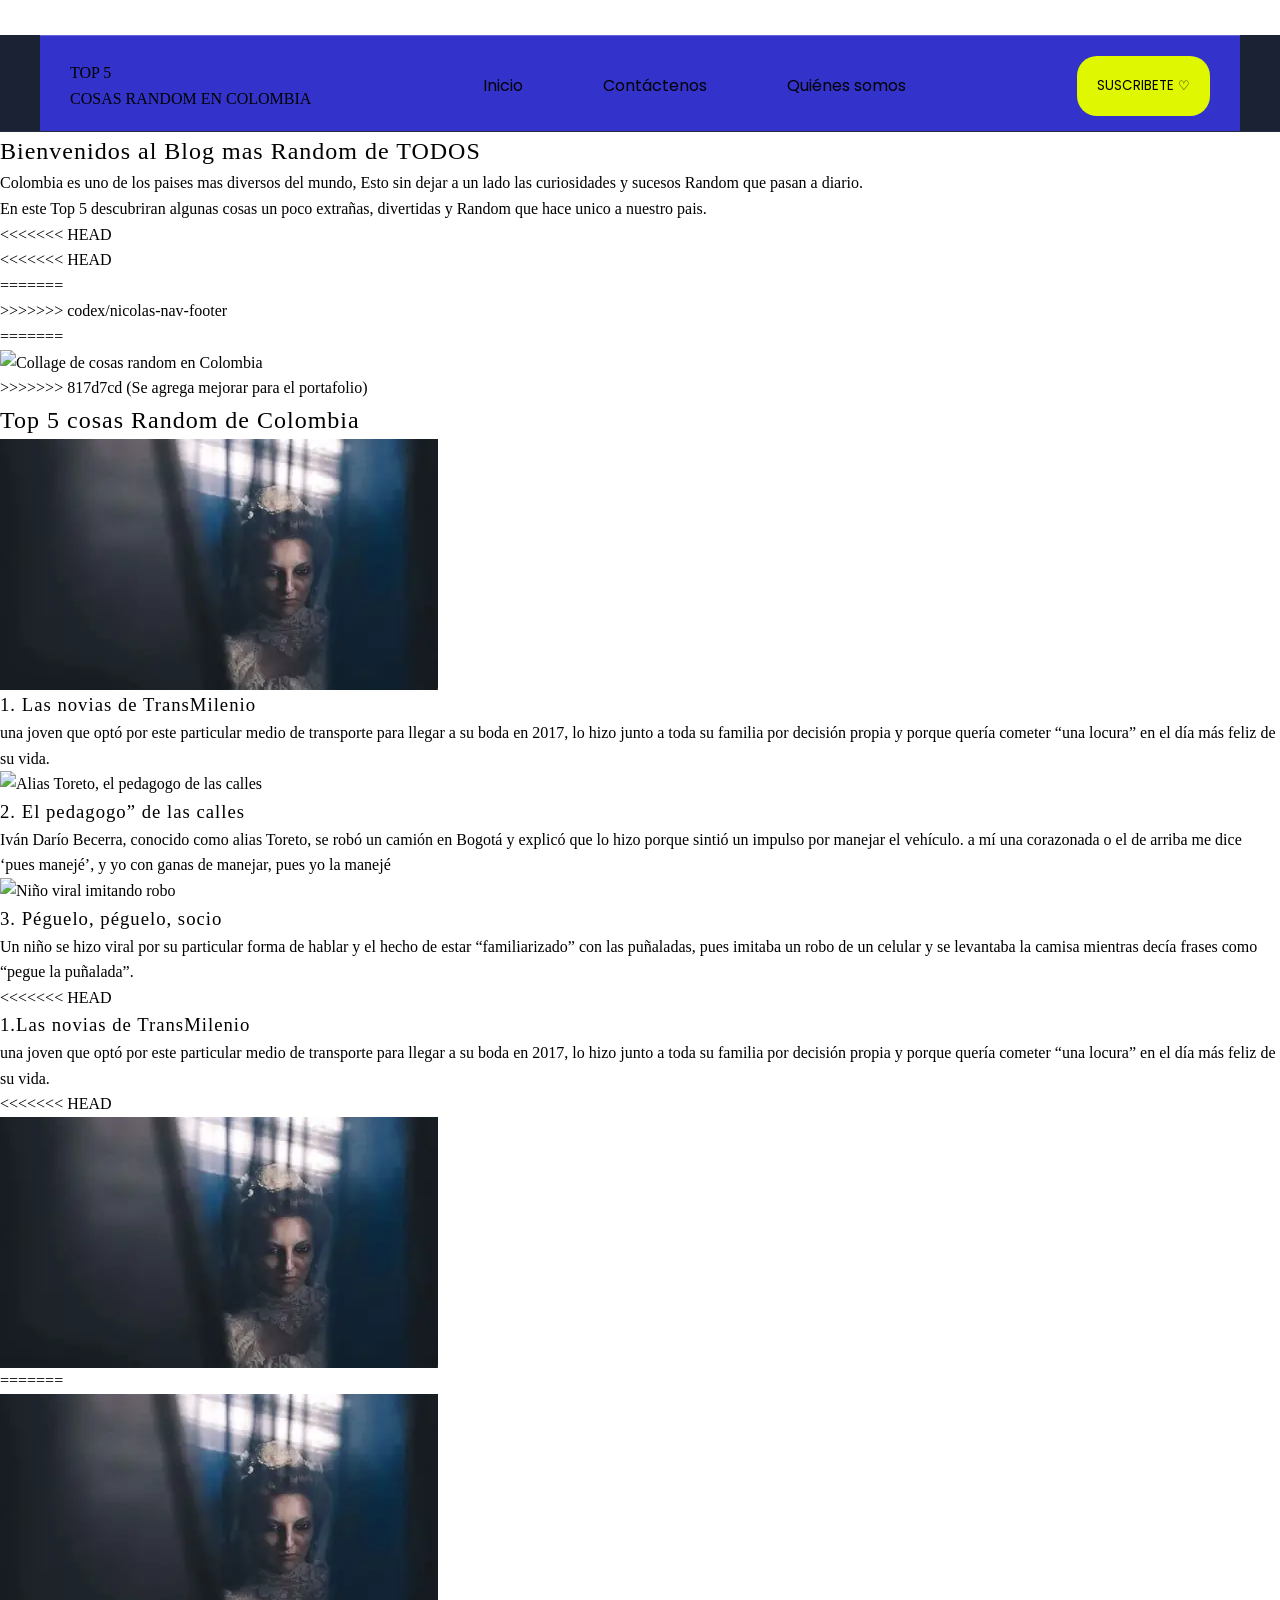
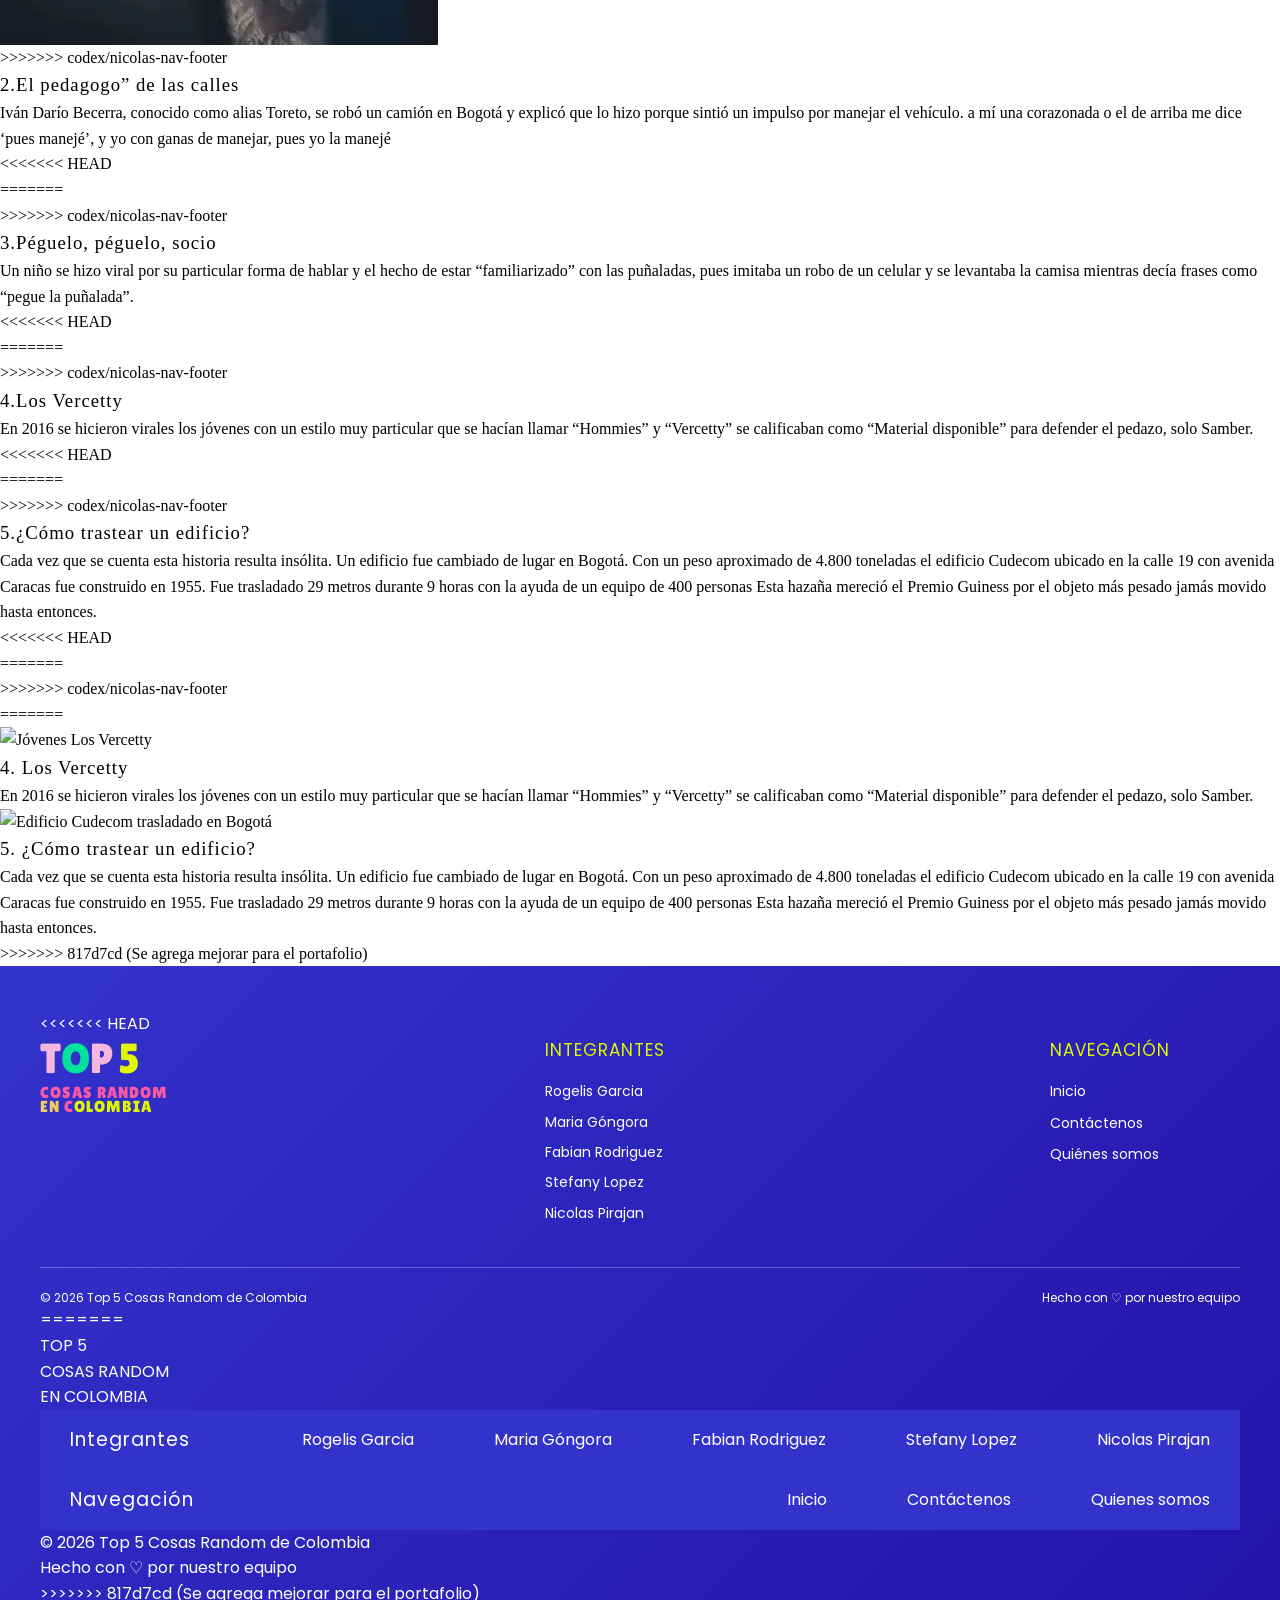
==== commit 12f30cc0: "Se resuelven conflictos" ====
--- a/index.html
+++ b/index.html
@@ -1,60 +1,52 @@
 <!DOCTYPE html>
 <html lang="es">
-
 <head>
     <meta charset="UTF-8">
     <meta name="viewport" content="width=device-width, initial-scale=1.0">
-    <title>TOP 5</title>
+    <meta name="description" content="Top 5 Cosas Random de Colombia. Descubre las cosas más extrañas y divertidas que hacen único a nuestro país.">
+    <title>TOP 5 | Inicio</title>
     <link rel="preconnect" href="https://fonts.googleapis.com">
     <link rel="preconnect" href="https://fonts.gstatic.com" crossorigin>
-    <link href="https://fonts.googleapis.com/css2?family=Lilita+One&family=Poppins:wght@400;600;700&display=swap"
-        rel="stylesheet">
+    <link href="https://fonts.googleapis.com/css2?family=Lilita+One&family=Poppins:wght@400;600;700&display=swap" rel="stylesheet">
     <link rel="stylesheet" href="style.css">
-
 </head>
-
 <body>
-
-    <header>
-        <nav>
-            <div>
-                <span class="top">T<span class="O">O</span>P</span>
-                <span class="cinco">5</span>
-                <p class="cosas-random">COSAS RANDOM <br><span class="En">EN</span> <span class="C">C</span><span
-                        class="olombia">OLOMBIA</span> </p>
-            </div>
-            <ul>
-                <li> <a href="index.html">Inicio</a></li>
+    <header class="header">
+        <nav class="navbar" aria-label="Navegación principal">
+            <div class="logo">
+                <span class="logo-top">T<span class="logo-highlight-1">O</span>P</span>
+                <span class="logo-number">5</span>
+                <p class="logo-text">
+                    COSAS RANDOM 
+                    <span class="logo-subtext">
+                        <span class="logo-highlight-2">EN</span> 
+                        <span class="logo-highlight-3">C</span>OLOMBIA
+                    </span>
+                </p>
+            </div>
+            <ul class="nav-links">
+                <li><a href="index.html" aria-current="page" class="active">Inicio</a></li>
                 <li><a href="contacto.html">Contáctenos</a></li>
                 <li><a href="quienes-somos.html">Quiénes somos</a></li>
             </ul>
-            <button>SUSCRIBETE ♡</button>
+            <button class="btn-subscribe" aria-label="Suscribirse">SUSCRIBETE ♡</button>
         </nav>
-
     </header>
 
-    <!--CONTENIDO PRINCIPAL-->
-
     <main>
-
-        <section class="introduccion">
-
-            <div class="texto">
-
-                <h2>Bienvenidos al Blog mas Random de TODOS</h2>
-
+        <section class="hero-section">
+            <div class="hero-content">
+                <h1>Bienvenidos al Blog mas Random de TODOS</h1>
                 <p>
                     Colombia es uno de los paises mas diversos del mundo, Esto sin dejar
                     a un lado las curiosidades y sucesos Random que pasan a diario.
                 </p>
-
                 <p>
                     En este Top 5 descubriran algunas cosas un poco extrañas, divertidas y Random
                     que hace unico a nuestro pais.
-
-                </p>
-
-            </div>
+                </p>
+            </div>
+<<<<<<< HEAD
 
             <div class="imagen">
 <<<<<<< HEAD
@@ -67,14 +59,63 @@
 
 
 
+=======
+            <figure class="hero-image">
+               <img src="https://th.bing.com/th/id/OIP.g966vNrmTz4tugV0IIutOQAAAA?w=172&h=180&c=7&r=0&o=7&dpr=1.4&pid=1.7&rm=3" alt="Collage de cosas random en Colombia">
+            </figure>
+>>>>>>> 817d7cd (Se agrega mejorar para el portafolio)
         </section>
 
-        <section class="top5">
-
-            <h2>Top 5 cosas Random de Colombia</h2>
-
-            <article>
-
+        <section class="top5-section">
+            <header class="section-header">
+                <h2>Top 5 cosas Random de Colombia</h2>
+            </header>
+            
+            <div class="articles-grid">
+                <article class="modern-card">
+                    <figure class="card-image">
+                        <img src="[data-uri]" alt="Novia en TransMilenio">
+                    </figure>
+                    <div class="card-content">
+                        <h3>1. Las novias de TransMilenio</h3>
+                        <p>
+                            una joven que optó por este particular medio de transporte para llegar a su boda en 2017,
+                            lo hizo junto a toda su familia por decisión propia y porque quería cometer “una locura” en el día
+                            más feliz de su vida.
+                        </p>
+                    </div>
+                </article>
+
+                <article class="modern-card">
+                    <figure class="card-image">
+                        <img src="https://th.bing.com/th/id/OIP.B1TrBDRhJk8p2ONnr2L8EQAAAA?w=115&h=180&c=7&r=0&o=7&dpr=1.4&pid=1.7&rm=" alt="Alias Toreto, el pedagogo de las calles">
+                    </figure>
+                    <div class="card-content">
+                        <h3>2. El pedagogo” de las calles</h3>
+                        <p>
+                            Iván Darío Becerra, conocido como alias Toreto, se robó un camión en Bogotá
+                            y explicó que lo hizo porque sintió un impulso por manejar el vehículo.
+                            a mí una corazonada o el de arriba me dice ‘pues manejé’,
+                            y yo con ganas de manejar, pues yo la manejé
+                        </p>
+                    </div>
+                </article>
+
+                <article class="modern-card">
+                    <figure class="card-image">
+                        <img src="https://th.bing.com/th/id/OIP.gi5Ax_EqozKIejt0ieDYnAHaEK?w=316&h=180&c=7&r=0&o=7&dpr=1.4&pid=1.7&rm=3" alt="Niño viral imitando robo">
+                    </figure>
+                    <div class="card-content">
+                        <h3>3. Péguelo, péguelo, socio</h3>
+                        <p>
+                            Un niño se hizo viral por su particular forma de hablar y el hecho de estar “familiarizado” con las
+                            puñaladas, pues imitaba un robo de un celular
+                            y se levantaba la camisa mientras decía frases como “pegue la puñalada”.
+                        </p>
+                    </div>
+                </article>
+
+<<<<<<< HEAD
                 <h3>1.Las novias de TransMilenio</h3>
                 <p>
                     una joven que optó por este particular medio de transporte para llegar a su boda en 2017,
@@ -166,11 +207,44 @@
 >>>>>>> codex/nicolas-nav-footer
 
             </article>
+=======
+                <article class="modern-card">
+                    <figure class="card-image">
+                        <img src="https://th.bing.com/th/id/OIP.QNKftLLCLjL-Msc5p9gQngHaFj?w=221&h=180&c=7&r=0&o=7&dpr=1.4&pid=1.7&rm=3" alt="Jóvenes Los Vercetty">
+                    </figure>
+                    <div class="card-content">
+                        <h3>4. Los Vercetty</h3>
+                        <p>
+                            En 2016 se hicieron virales los jóvenes con un estilo muy particular que se hacían llamar “Hommies”
+                            y “Vercetty”
+                            se calificaban como “Material disponible” para defender el pedazo, solo Samber.
+                        </p>
+                    </div>
+                </article>
+
+                <article class="modern-card">
+                    <figure class="card-image">
+                        <img src="https://th.bing.com/th/id/OIP.UG7cOysM5-7k1WYW-pqisAHaDt?w=314&h=174&c=7&r=0&o=7&dpr=1.4&pid=1.7&rm=3" alt="Edificio Cudecom trasladado en Bogotá">
+                    </figure>
+                    <div class="card-content">
+                        <h3>5. ¿Cómo trastear un edificio?</h3>
+                        <p>
+                            Cada vez que se cuenta esta historia resulta insólita.
+                            Un edificio fue cambiado de lugar en Bogotá. Con un peso aproximado de 4.800 toneladas el edificio
+                            Cudecom
+                            ubicado en la calle 19 con avenida Caracas fue construido en 1955.
+                            Fue trasladado 29 metros durante 9 horas con la ayuda de un equipo de 400 personas
+                            Esta hazaña mereció el Premio Guiness por el objeto más pesado jamás movido hasta entonces.
+                        </p>
+                    </div>
+                </article>
+            </div>
+>>>>>>> 817d7cd (Se agrega mejorar para el portafolio)
         </section>
     </main>
 
-
     <footer class="footer">
+<<<<<<< HEAD
         <div class="container">
             <div class="row footer-contenido">
                 <div class="col-md-4 footer-logo">
@@ -209,9 +283,48 @@
                 <p class="copy">© 2026 Top 5 Cosas Random de Colombia</p>
                 <p class="amor">Hecho con ♡ por nuestro equipo</p>
             </div>
+=======
+        <div class="footer-container">
+            <div class="footer-brand">
+                <div class="logo">
+                    <span class="logo-top">T<span class="logo-highlight-1">O</span>P</span>
+                    <span class="logo-number">5</span>
+                </div>
+                <p class="logo-text">
+                    COSAS RANDOM<br>
+                    <span class="logo-subtext">
+                        <span class="logo-highlight-2">EN</span>
+                        <span class="logo-highlight-3">C</span>OLOMBIA
+                    </span>
+                </p>
+            </div>
+            
+            <nav class="footer-members" aria-label="Integrantes del equipo">
+                <h3>Integrantes</h3>
+                <ul>
+                    <li>Rogelis Garcia</li>
+                    <li>Maria Góngora</li>
+                    <li>Fabian Rodriguez</li>
+                    <li>Stefany Lopez</li>
+                    <li>Nicolas Pirajan</li>
+                </ul>
+            </nav>
+            
+            <nav class="footer-nav" aria-label="Navegación del pie de página">
+                <h3>Navegación</h3>
+                <ul>
+                    <li><a href="index.html">Inicio</a></li>
+                    <li><a href="contacto.html">Contáctenos</a></li>
+                    <li><a href="quienes-somos.html">Quienes somos</a></li>
+                </ul>
+            </nav>
+        </div>
+        
+        <div class="footer-bottom">
+            <p>© 2026 Top 5 Cosas Random de Colombia</p>
+            <p>Hecho con ♡ por nuestro equipo</p>
+>>>>>>> 817d7cd (Se agrega mejorar para el portafolio)
         </div>
     </footer>
-
 </body>
-
 </html>
--- a/style.css
+++ b/style.css
@@ -775,160 +775,56 @@
     }
 }
 
-* {
+*, *::before, *::after {
     margin: 0;
     padding: 0;
     box-sizing: border-box;
 }
-nav a, nav button{
-    font-family: "Poppins",sans-serif;
-}
-nav{
-    background-color: #3333cc;
-    display: flex;
-    justify-content: space-between;
-    padding: 15px 30px;
-    align-items: center;
+
+body {
+    font-family: var(--font-body);
+    background-color: var(--bg-primary);
+    color: var(--text-main);
+    line-height: 1.6;
+    overflow-x: hidden;
+}
+
+img {
+    max-width: 100%;
+    height: auto;
+    display: block;
+}
+
+a {
+    text-decoration: none;
+    color: inherit;
+    transition: var(--transition);
+}
+
+ul {
+    list-style: none;
+}
+
+h1, h2, h3, h4, h5, h6 {
+    font-family: var(--font-heading);
+    font-weight: normal;
+    letter-spacing: 1px;
+}
+
+/* ==========================
+   NAVBAR
+========================== */
+.header {
+    background-color: rgba(15, 23, 42, 0.95);
+    backdrop-filter: blur(10px);
     position: sticky;
     top: 0;
-}
-nav a{
-    position: relative;
-    display: inline-block;
-    transition: transform 0.25s ease;
-}
-nav a::after{
-    content: "";
-    position: absolute;
-    left: 50%;
-    bottom: -6px;
-    width: 0;
-    height: 2px;
-    background-color: #dff700;
-    transform: translateX(-50%);
-    transition: width 0.25s ease;
-}
-nav a:hover{
-    transform: scale(1.08);
-}
-nav a:hover::after{
-    width: 100%;
-}
-ul {
-    display: flex;
-    list-style: none;
-    gap: 80px;
-}
-a {
-    color: white;
-    text-decoration: none;
-}
-
-.top,.cinco,.cosas-random{
-    font-family: "Lilita One",sans-serif;
-}
-
-.top{
-    color: #f4b5de;
-}
-.cinco{
-    color: #dff700;
-}
-.O{
-    color: #03e29d;
-}
-
-.cosas-random{
-    color:#fa58a7 ;
-}
-.En{
-    color: #efca62;
-}
-.olombia{
-    color: #dff700;
-}
-button{
-    background-color: #dff700;
-    border-radius: 20px;
-    color: black;
-    border: none;
-    padding: 20px;
-}
-.footer {
-    background: linear-gradient(135deg, #3333cc, #2412a8);
-    color: white;
-    padding: 45px 40px 20px;
-    font-family: "Poppins", sans-serif;
-}
-.footer-contenido {
-    max-width: 1200px;
-    margin: 0 auto;
-    display: flex;
-    justify-content: space-between;
-    align-items: flex-start;
-    gap: 60px;
-}
-.footer-logo {
-    min-width: 190px;
-}
-.footer-logo .top,
-.footer-logo .cinco {
-    font-size: 42px;
-    line-height: 1;
-}
-.footer-logo .cosas-random {
-    margin-top: 5px;
-    font-size: 16px;
-    line-height: 0.9;
-    letter-spacing: 1px;
-}
-.footer-integrantes,
-.footer-enlaces {
-    min-width: 190px;
-}
-.footer .integrantes,
-.footer .navegacion {
-    color: #dff700;
-    font-size: 17px;
-    margin-bottom: 16px;
-    text-transform: uppercase;
-}
-.footer-integrantes .integrante {
-    margin-bottom: 8px;
-    font-size: 14px;
-    cursor: default;
-}
-.footer-enlaces {
-    display: flex;
-    flex-direction: column;
-    align-items: flex-start;
-}
-.footer-enlaces a {
-    position: relative;
-    display: inline-block;
-    margin-bottom: 9px;
-    font-size: 14px;
-    color: white;
-    transition: color 0.25s ease, transform 0.25s ease;
-}
-.footer-enlaces a::after {
-    content: "";
-    position: absolute;
-    left: 0;
-    bottom: -2px;
-    width: 0;
-    height: 2px;
-    background-color: #dff700;
-    transition: width 0.25s ease;
-}
-.footer-enlaces a:hover {
-    color: #dff700;
-    transform: translateX(5px);
-}
-.footer-enlaces a:hover::after {
-    width: 100%;
-}
-.footer-inferior {
+    z-index: 1000;
+    box-shadow: var(--shadow-sm);
+    border-bottom: 1px solid rgba(255, 255, 255, 0.05);
+}
+
+.navbar {
     max-width: 1200px;
     margin: 35px auto 0;
     padding-top: 20px;
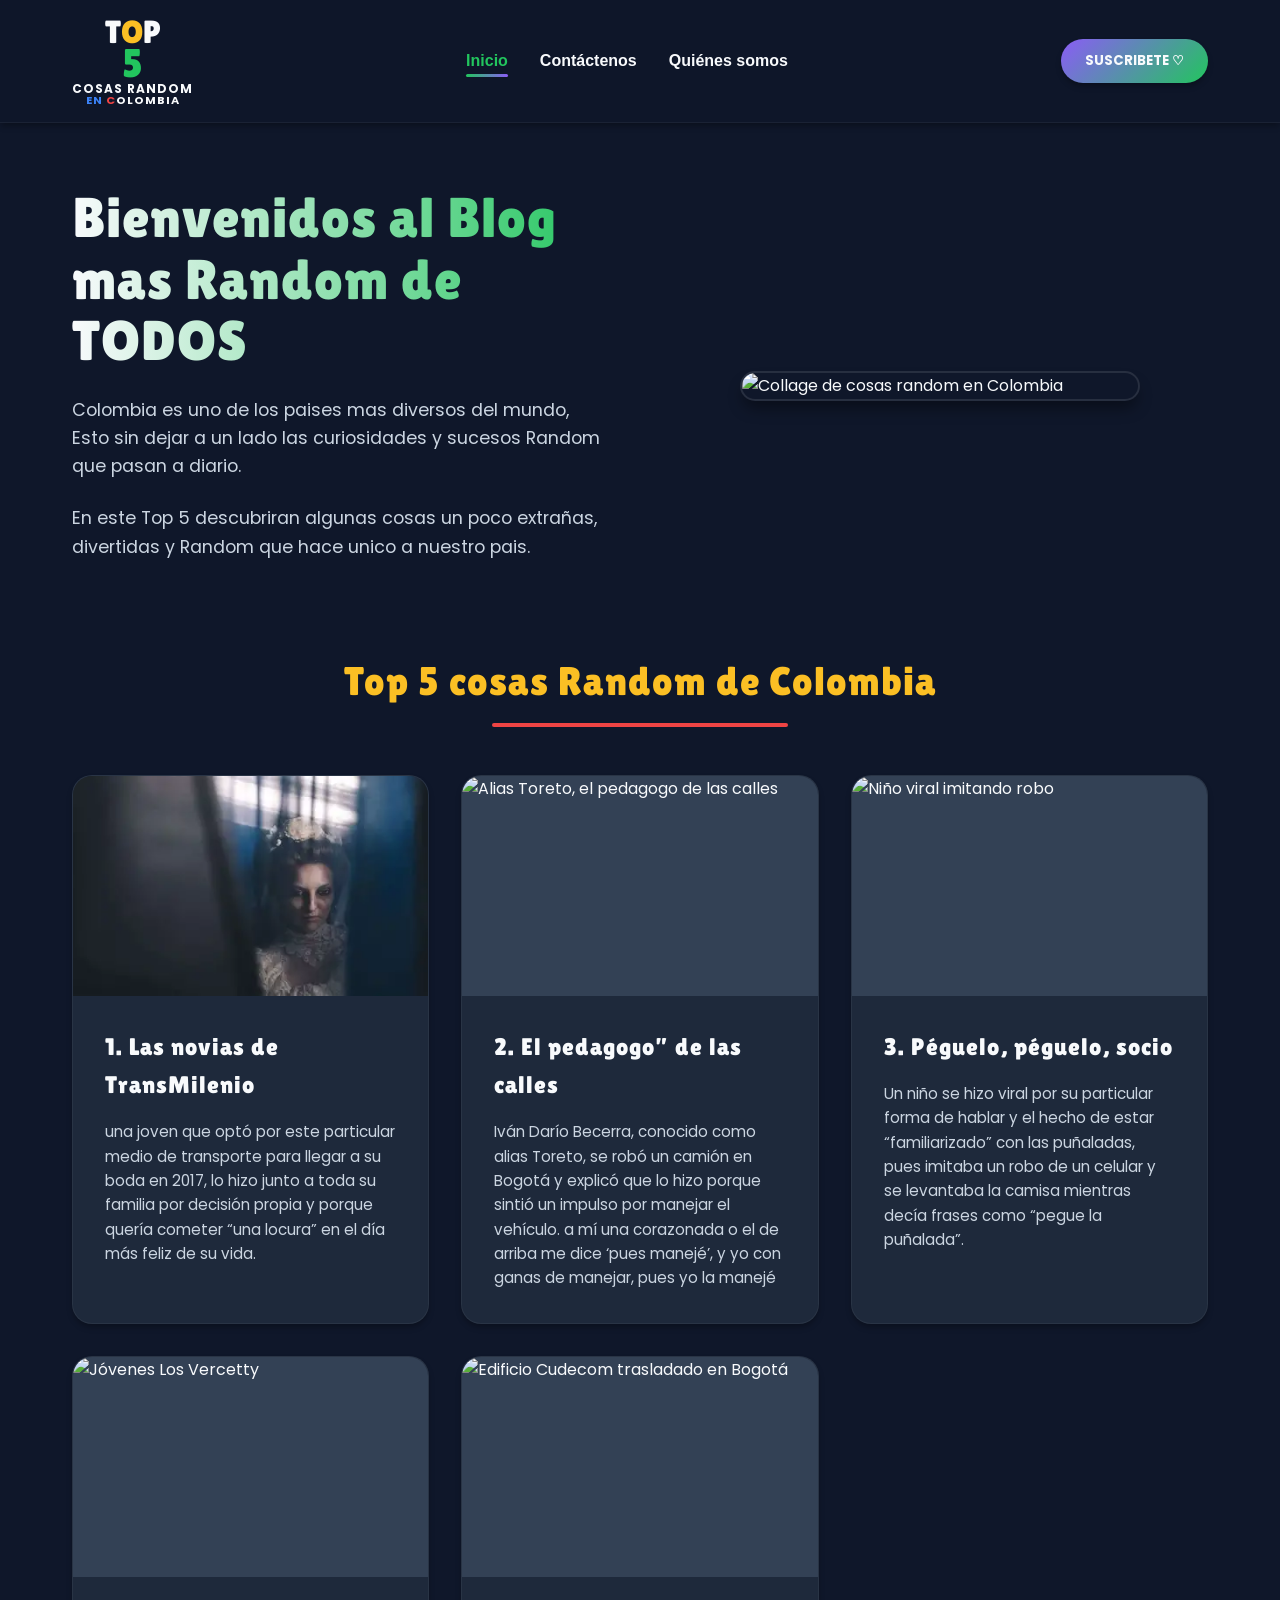
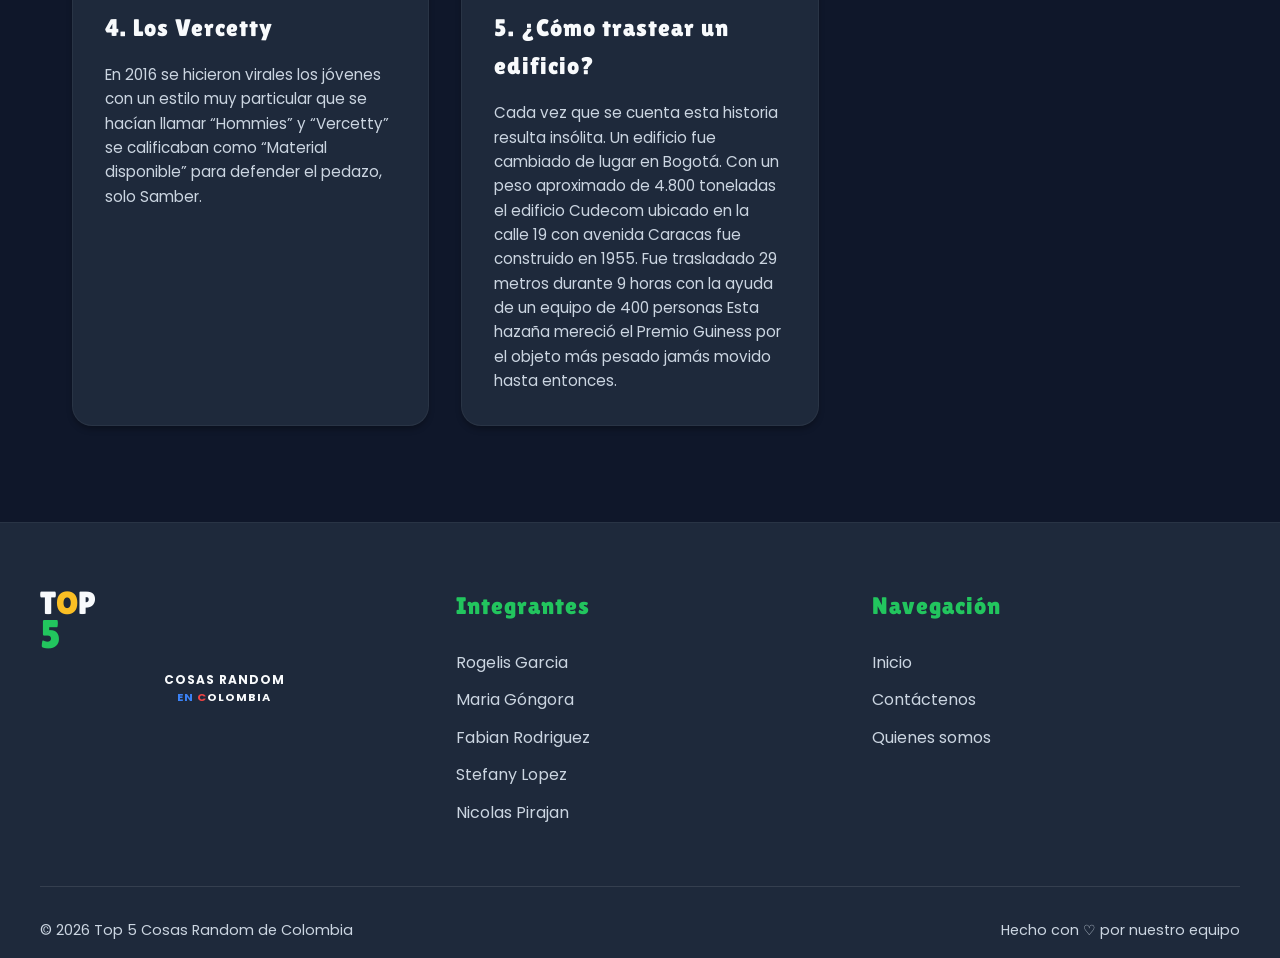
==== commit 750f1bb2: "Se resuelven bugs de css y ids" ====
--- a/index.html
+++ b/index.html
@@ -46,24 +46,9 @@
                     que hace unico a nuestro pais.
                 </p>
             </div>
-<<<<<<< HEAD
-
-            <div class="imagen">
-<<<<<<< HEAD
-               <img src="https://th.bing.com/th/id/OIP.g966vNrmTz4tugV0IIutOQAAAA?w=172&h=180&c=7&r=0&o=7&dpr=1.4&pid=1.7&rm=3" alt="">
-=======
-                <img src="https://th.bing.com/th/id/OIP.g966vNrmTz4tugV0IIutOQAAAA?w=172&h=180&c=7&r=0&o=7&dpr=1.4&pid=1.7&rm=3"
-                    alt="">
->>>>>>> codex/nicolas-nav-footer
-            </div>
-
-
-
-=======
             <figure class="hero-image">
                <img src="https://th.bing.com/th/id/OIP.g966vNrmTz4tugV0IIutOQAAAA?w=172&h=180&c=7&r=0&o=7&dpr=1.4&pid=1.7&rm=3" alt="Collage de cosas random en Colombia">
             </figure>
->>>>>>> 817d7cd (Se agrega mejorar para el portafolio)
         </section>
 
         <section class="top5-section">
@@ -115,99 +100,6 @@
                     </div>
                 </article>
 
-<<<<<<< HEAD
-                <h3>1.Las novias de TransMilenio</h3>
-                <p>
-                    una joven que optó por este particular medio de transporte para llegar a su boda en 2017,
-                    lo hizo junto a toda su familia por decisión propia y porque quería cometer “una locura” en el día
-                    más feliz de su vida.
-                </p>
-<<<<<<< HEAD
-                <img src="[data-uri]" alt="">
-=======
-                <img src="[data-uri]"
-                    alt="">
->>>>>>> codex/nicolas-nav-footer
-
-            </article>
-
-            <article>
-
-                <h3>2.El pedagogo” de las calles</h3>
-
-                <p>
-                    Iván Darío Becerra, conocido como alias Toreto, se robó un camión en Bogotá
-                    y explicó que lo hizo porque sintió un impulso por manejar el vehículo.
-
-                    a mí una corazonada o el de arriba me dice ‘pues manejé’,
-                    y yo con ganas de manejar, pues yo la manejé
-                </p>
-<<<<<<< HEAD
-                <img src="https://th.bing.com/th/id/OIP.B1TrBDRhJk8p2ONnr2L8EQAAAA?w=115&h=180&c=7&r=0&o=7&dpr=1.4&pid=1.7&rm=" alt="">
-=======
-                <img src="https://th.bing.com/th/id/OIP.B1TrBDRhJk8p2ONnr2L8EQAAAA?w=115&h=180&c=7&r=0&o=7&dpr=1.4&pid=1.7&rm=3"
-                    alt="">
->>>>>>> codex/nicolas-nav-footer
-
-            </article>
-
-            <article>
-
-                <h3>3.Péguelo, péguelo, socio </h3>
-
-                <p>
-                    Un niño se hizo viral por su particular forma de hablar y el hecho de estar “familiarizado” con las
-                    puñaladas, pues imitaba un robo de un celular
-                    y se levantaba la camisa mientras decía frases como “pegue la puñalada”.
-                </p>
-<<<<<<< HEAD
-                <img src="https://th.bing.com/th/id/OIP.gi5Ax_EqozKIejt0ieDYnAHaEK?w=316&h=180&c=7&r=0&o=7&dpr=1.4&pid=1.7&rm=3" alt="">
-=======
-                <img src="https://th.bing.com/th/id/OIP.gi5Ax_EqozKIejt0ieDYnAHaEK?w=316&h=180&c=7&r=0&o=7&dpr=1.4&pid=1.7&rm=3"
-                    alt="">
->>>>>>> codex/nicolas-nav-footer
-
-            </article>
-
-            <article>
-
-                <h3>4.Los Vercetty</h3>
-
-                <p>
-                    En 2016 se hicieron virales los jóvenes con un estilo muy particular que se hacían llamar “Hommies”
-                    y “Vercetty”
-                    se calificaban como “Material disponible” para defender el pedazo, solo Samber.
-                </p>
-<<<<<<< HEAD
-                <img src="https://th.bing.com/th/id/OIP.QNKftLLCLjL-Msc5p9gQngHaFj?w=221&h=180&c=7&r=0&o=7&dpr=1.4&pid=1.7&rm=3" alt="">
-=======
-                <img src="https://th.bing.com/th/id/OIP.QNKftLLCLjL-Msc5p9gQngHaFj?w=221&h=180&c=7&r=0&o=7&dpr=1.4&pid=1.7&rm=3"
-                    alt="">
->>>>>>> codex/nicolas-nav-footer
-
-            </article>
-
-            <article>
-
-                <h3>5.¿Cómo trastear un edificio?</h3>
-
-                <p>
-                    Cada vez que se cuenta esta historia resulta insólita.
-                    Un edificio fue cambiado de lugar en Bogotá. Con un peso aproximado de 4.800 toneladas el edificio
-                    Cudecom
-                    ubicado en la calle 19 con avenida Caracas fue construido en 1955.
-                    Fue trasladado 29 metros durante 9 horas con la ayuda de un equipo de 400 personas
-                    Esta hazaña mereció el Premio Guiness por el objeto más pesado jamás movido hasta entonces.
-                </p>
-<<<<<<< HEAD
-                <img src="https://th.bing.com/th/id/OIP.UG7cOysM5-7k1WYW-pqisAHaDt?w=314&h=174&c=7&r=0&o=7&dpr=1.4&pid=1.7&rm=3" alt="">
-=======
-                <img src="https://th.bing.com/th/id/OIP.UG7cOysM5-7k1WYW-pqisAHaDt?w=314&h=174&c=7&r=0&o=7&dpr=1.4&pid=1.7&rm=3"
-                    alt="">
->>>>>>> codex/nicolas-nav-footer
-
-            </article>
-=======
                 <article class="modern-card">
                     <figure class="card-image">
                         <img src="https://th.bing.com/th/id/OIP.QNKftLLCLjL-Msc5p9gQngHaFj?w=221&h=180&c=7&r=0&o=7&dpr=1.4&pid=1.7&rm=3" alt="Jóvenes Los Vercetty">
@@ -239,51 +131,10 @@
                     </div>
                 </article>
             </div>
->>>>>>> 817d7cd (Se agrega mejorar para el portafolio)
         </section>
     </main>
 
     <footer class="footer">
-<<<<<<< HEAD
-        <div class="container">
-            <div class="row footer-contenido">
-                <div class="col-md-4 footer-logo">
-                    <div>
-                        <span class="top">T<span class="O">O</span>P</span>
-                        <span class="cinco">5</span>
-                    </div>
-                    <p class="cosas-random">
-                        COSAS RANDOM<br>
-                        <span class="En">EN</span>
-                        <span class="C">C</span><span class="olombia">OLOMBIA</span>
-                    </p>
-                </div>
-
-                <div class="col-md-4 footer-integrantes">
-                    <h3 class="integrantes">Integrantes</h3>
-
-                    <p class="integrante rogelis">Rogelis Garcia</p>
-                    <p class="integrante maria">Maria Góngora</p>
-                    <p class="integrante fabian">Fabian Rodriguez</p>
-                    <p class="integrante stefany">Stefany Lopez</p>
-                    <p class="integrante nicolas">Nicolas Pirajan</p>
-                </div>
-
-                <div class="col-md-4 footer-enlaces">
-                    <h3 class="navegacion">Navegación</h3>
-
-                    <a href="index.html">Inicio</a>
-                    <a href="contacto.html">Contáctenos</a>
-                    <a href="quienes-somos.html">Quiénes somos</a>
-                </div>
-
-            </div>
-
-            <div class="footer-inferior">
-                <p class="copy">© 2026 Top 5 Cosas Random de Colombia</p>
-                <p class="amor">Hecho con ♡ por nuestro equipo</p>
-            </div>
-=======
         <div class="footer-container">
             <div class="footer-brand">
                 <div class="logo">
@@ -323,7 +174,6 @@
         <div class="footer-bottom">
             <p>© 2026 Top 5 Cosas Random de Colombia</p>
             <p>Hecho con ♡ por nuestro equipo</p>
->>>>>>> 817d7cd (Se agrega mejorar para el portafolio)
         </div>
     </footer>
 </body>
--- a/style.css
+++ b/style.css
@@ -1,778 +1,34 @@
-* {
-    margin: 0;
-    padding: 0;
-    box-sizing: border-box;
-}
-
-nav a,
-nav button {
-    font-family: "Poppins", sans-serif;
-}
-
-nav {
-    background-color: #3333cc;
-    display: flex;
-    justify-content: space-between;
-    padding: 15px 30px;
-    align-items: center;
-    position: sticky;
-    top: 0;
-}
-
-nav a {
-    position: relative;
-    display: inline-block;
-    transition: transform 0.25s ease;
-}
-
-nav a::after {
-    content: "";
-    position: absolute;
-    left: 50%;
-    bottom: -6px;
-    width: 0;
-    height: 2px;
-    background-color: #dff700;
-    transform: translateX(-50%);
-    transition: width 0.25s ease;
-}
-
-nav a:hover {
-    transform: scale(1.08);
-}
-
-nav a:hover::after {
-    width: 100%;
-}
-
-ul {
-    display: flex;
-    list-style: none;
-    gap: 80px;
-}
-
-a {
-    color: white;
-    text-decoration: none;
-}
-
-.top,
-.cinco,
-.cosas-random {
-    font-family: "Lilita One", sans-serif;
-}
-
-.top {
-    color: #f4b5de;
-}
-
-.cinco {
-    color: #dff700;
-}
-
-.O {
-    color: #03e29d;
-}
-
-.cosas-random {
-    color: #fa58a7;
-}
-
-.En {
-    color: #efca62;
-}
-
-.olombia {
-    color: #dff700;
-}
-
-button {
-    background-color: #dff700;
-    border-radius: 20px;
-    color: black;
-    border: none;
-    padding: 20px;
-}
-
-.footer {
-    background: linear-gradient(135deg, #3333cc, #2412a8);
-    color: white;
-    padding: 45px 40px 20px;
-    font-family: "Poppins", sans-serif;
-}
-
-.footer-contenido {
-    max-width: 1200px;
-    margin: 0 auto;
-    display: flex;
-    justify-content: space-between;
-    align-items: flex-start;
-    gap: 60px;
-}
-
-.footer-logo {
-    min-width: 190px;
-}
-
-.footer-logo .top,
-.footer-logo .cinco {
-    font-size: 42px;
-    line-height: 1;
-}
-
-.footer-logo .cosas-random {
-    margin-top: 5px;
-    font-size: 16px;
-    line-height: 0.9;
-    letter-spacing: 1px;
-}
-
-.footer-integrantes,
-.footer-enlaces {
-    min-width: 190px;
-}
-
-.footer .integrantes,
-.footer .navegacion {
-    color: #dff700;
-    font-size: 17px;
-    margin-bottom: 16px;
-    text-transform: uppercase;
-}
-
-.footer-integrantes .integrante {
-    margin-bottom: 8px;
-    font-size: 14px;
-    cursor: default;
-}
-
-.footer-enlaces {
-    display: flex;
-    flex-direction: column;
-    align-items: flex-start;
-}
-
-.footer-enlaces a {
-    position: relative;
-    display: inline-block;
-    margin-bottom: 9px;
-    font-size: 14px;
-    color: white;
-    transition: color 0.25s ease, transform 0.25s ease;
-}
-
-.footer-enlaces a::after {
-    content: "";
-    position: absolute;
-    left: 0;
-    bottom: -2px;
-    width: 0;
-    height: 2px;
-    background-color: #dff700;
-    transition: width 0.25s ease;
-}
-
-.footer-enlaces a:hover {
-    color: #dff700;
-    transform: translateX(5px);
-}
-
-.footer-enlaces a:hover::after {
-    width: 100%;
-}
-
-.footer-inferior {
-    max-width: 1200px;
-    margin: 35px auto 0;
-    padding-top: 20px;
-    border-top: 1px solid rgba(255, 255, 255, 0.25);
-    display: flex;
-    justify-content: space-between;
-    gap: 20px;
-}
-
-.footer .copy,
-.footer .amor {
-    color: white;
-    font-size: 12px;
-}
-
-.footer-integrantes .integrante {
-    animation: rainbow 5s linear infinite;
-    transition: transform 0.25s ease;
-}
-
-.rogelis {
-    animation-delay: 0s;
-}
-
-.maria {
-    animation-delay: -1s;
-}
-
-.fabian {
-    animation-delay: -2s;
-}
-
-.stefany {
-    animation-delay: -3s;
-}
-
-.nicolas {
-    animation-delay: -4s;
-}
-
-.footer-integrantes .integrante:hover {
-    transform: translateX(6px) scale(1.05);
-    animation-play-state: paused;
-}
-
-@keyframes rainbow {
-    0% {
-        color: #ff5ba7;
-    }
-
-    20% {
-        color: #ffc857;
-    }
-
-    40% {
-        color: #00e0a4;
-    }
-
-    60% {
-        color: #b9f500;
-    }
-
-    80% {
-        color: #9b7cff;
-    }
-
-    100% {
-        color: #ff5ba7;
-    }
-}
-
-/* =========================
-   SECCION PRINCIPAL NOSOTROS
-   ========================= */
-
-/* CONTENEDOR PRINCIPAL */
-.principal-nosotros {
-    display: flex;
-    flex-direction: column;
-    padding: 80px 60px;
-    gap: 24px;
-    background: #f9f9ff;
-}
-
-/* IMAGEN CHAYANNE Y CARD "CONFIRMADO" — ancho completo */
-.principal-nosotros>.card {
-    width: 100%;
-    margin: 0;
-    border-radius: 15px;
-    overflow: hidden;
-    box-shadow: 0px 10px 25px rgba(0, 0, 0, 0.08);
-}
-
-.principal-nosotros>.card img {
-    width: 100%;
-    max-height: 420px;
-    object-fit: cover;
-    display: block;
-}
-
-/* TIPOGRAFÍA */
-.principal-nosotros h1 {
-    font-family: "Lilita One", sans-serif;
-    font-size: 42px;
-    color: #3333cc;
-    margin-bottom: 20px;
-}
-
-.principal-nosotros p {
-    font-family: "Poppins", sans-serif;
-    font-size: 16px;
-}
-
-/* =========================
-   SECCIÓN ADVERTENCIA
-   ========================= */
-
-#img-principal-nosotros {
-    display: flex;
-    flex-wrap: wrap;
-    gap: 20px;
-    align-items: stretch;
-}
-
-/* TEXTO CENTRAL */
-#img-principal-nosotros>div:first-child {
-    flex: 1 1 300px;
-    min-width: 250px;
-}
-
-/* TARJETAS (CORREGIDO OVERFLOW) */
-#img-principal-nosotros>.card {
-    flex: 1 1 240px;
-    max-width: 260px;
-    display: flex;
-    flex-direction: column;
-}
-
-/* HOVER */
-#img-principal-nosotros>.card:hover {
-    transform: translateY(-5px);
-}
-
-/* IMAGENES */
-#img-principal-nosotros img {
-    width: 100%;
-    display: block;
-}
-
-/* =========================
-   FIX GLOBAL ANTI OVERFLOW
-   ========================= */
-
-* {
-    box-sizing: border-box;
-}
-
-body {
-    overflow-x: hidden;
-
-}
-
-/* =========================
-   SECCION OBJETIVO / MISION
-========================= */
-.motivo-pagina {
-    display: grid;
-    grid-template-columns: repeat(4, 1fr);
-    gap: 25px;
-    padding: 80px 60px;
-    background: white;
-}
-
-.motivo-pagina div {
-    background: #f4f4ff;
-    padding: 25px;
-    border-radius: 15px;
-    transition: all 0.25s ease;
-}
-
-.motivo-pagina div:hover {
-    transform: translateY(-6px);
-    background: #3333cc;
-    color: white;
-}
-
-.motivo-pagina h1 {
-    font-family: "Lilita One", sans-serif;
-    margin-bottom: 10px;
-}
-
-.motivo-pagina p {
-    font-family: "Poppins", sans-serif;
-    font-size: 14px;
-}
-
-/* =========================
-   SECCION TEAM
-========================= */
-.grupo-desarrollo {
-    padding: 80px 60px;
-    background: #f9f9ff;
-    text-align: center;
-}
-
-.grupo-desarrollo>div:first-child h1 {
-    font-family: "Lilita One", sans-serif;
-    font-size: 38px;
-    color: #3333cc;
-}
-
-.grupo-desarrollo>div:first-child p {
-    margin: 10px auto 40px;
-    max-width: 600px;
-    font-family: "Poppins", sans-serif;
-}
-
-/* CONTENEDOR GENERAL */
-#contenedor-img-nosotros {
-    display: flex;
-    flex-wrap: wrap;
-    justify-content: center;
-    gap: 25px;
-}
-
-/* TARJETAS PERSONAS */
-#contenedor-img-nosotros>div {
-    background: white;
-    padding: 18px;
-    border-radius: 15px;
-    width: 260px;
-    box-shadow: 0px 8px 20px rgba(0, 0, 0, 0.06);
-    transition: transform 0.2s ease;
-}
-
-#contenedor-img-nosotros>div:hover {
-    transform: translateY(-5px);
-}
-
-#contenedor-img-nosotros img {
-    width: 90px;
-    border-radius: 50%;
-    margin: 10px 0;
-}
-
-#contenedor-img-nosotros h1 {
-    font-family: "Lilita One", sans-serif;
-    font-size: 16px;
-    margin: 5px 0;
-}
-
-#contenedor-img-nosotros p {
-    font-family: "Poppins", sans-serif;
-    font-size: 12px;
-    line-height: 1.4;
-}
-
-/* =========================
-   FRONT DEVELOPERS (HORIZONTAL)
-========================= */
-#contenedor-desarrolladores {
-    width: 100%;
-    display: flex;
-    flex-direction: column;
-    align-items: center;
-    gap: 8px;
-}
-
-/* TITULO */
-#contenedor-desarrolladores h1 {
-    font-size: 16px;
-    margin-bottom: 5px;
-}
-
-/* IMAGENES EN FILA */
-.imagenes-devs {
-    display: flex;
-    justify-content: center;
-    gap: 18px;
-}
-
-/* IMAGENES */
-.imagenes-devs img {
-    width: 75px;
-    border-radius: 50%;
-    transition: transform 0.2s ease;
-}
-
-.imagenes-devs img:hover {
-    transform: scale(1.08);
-}
-
-/* NOMBRES */
-.nombres-devs {
-    display: flex;
-    justify-content: center;
-    gap: 30px;
-    color: #000000;
-
-}
-
-.nombres-devs span {
-    font-family: "Lilita One", sans-serif;
-    font-size: 16px;
-
-}
-
-/* TEXTO */
-#contenedor-desarrolladores p {
-    font-size: 12px;
-    text-align: center;
-    max-width: 220px;
-    line-height: 1.4;
-    margin-top: 5px;
-}
-
-/* =========================
-   INTRODUCCION (HERO SECTION)
-========================= */
-
-.introduccion {
-    display: flex;
-    justify-content: space-between;
-    align-items: center;
-    gap: 50px;
-    padding: 90px 60px;
-    background: linear-gradient(135deg, #f9f9ff, #eef0ff);
-}
-
-/* TEXTO */
-.introduccion .texto {
-    width: 55%;
-}
-
-.introduccion .texto h2 {
-    font-family: "Lilita One", sans-serif;
-    font-size: 42px;
-    color: #3333cc;
-    margin-bottom: 20px;
-    line-height: 1.1;
-}
-
-/* PARRAFOS */
-.introduccion .texto p {
-    font-family: "Poppins", sans-serif;
-    font-size: 16px;
-    line-height: 1.7;
-    color: #333;
-    margin-bottom: 15px;
-}
-
-/* IMAGEN */
-.introduccion .imagen {
-    width: 40%;
-    display: flex;
-    justify-content: center;
-}
-
-.introduccion .imagen img {
-    width: 100%;
-    max-width: 380px;
-    border-radius: 20px;
-    box-shadow: 0 15px 35px rgba(0, 0, 0, 0.15);
-    transition: transform 0.3s ease;
-}
-
-/* HOVER IMAGEN */
-.introduccion .imagen img:hover {
-    transform: scale(1.05);
-}
-
-/* RESPONSIVE */
-@media (max-width: 768px) {
-    .introduccion {
-        flex-direction: column;
-        text-align: center;
-        padding: 50px 20px;
-    }
-
-    .introduccion .texto,
-    .introduccion .imagen {
-        width: 100%;
-    }
-
-    .introduccion .texto h2 {
-        font-size: 30px;
-    }
-}
-
-/* =========================
-   TOP 5 SECTION (BLOG STYLE)
-========================= */
-
-.top5 {
-    padding: 80px 60px;
-    background: #f9f9ff;
-    display: flex;
-    flex-direction: column;
-    gap: 30px;
-}
-
-/* TITULO */
-.top5 h2 {
-    font-family: "Lilita One", sans-serif;
-    font-size: 38px;
-    color: #3333cc;
-    text-align: center;
-    margin-bottom: 20px;
-}
-
-/* GRID DE ARTICULOS */
-.top5 {
-    display: flex;
-    flex-direction: column;
-    gap: 25px;
-}
-
-/* CADA CARD */
-.top5 article {
-    background: white;
-    padding: 25px;
-    border-radius: 15px;
-    box-shadow: 0 10px 25px rgba(0, 0, 0, 0.08);
-    transition: transform 0.25s ease, box-shadow 0.25s ease;
-    max-width: 900px;
-    margin: 0 auto;
-}
-
-/* HOVER EFECTO */
-.top5 article:hover {
-    transform: translateY(-6px);
-    box-shadow: 0 15px 35px rgba(0, 0, 0, 0.12);
-}
-
-/* TITULOS DE CADA ITEM */
-.top5 article h3 {
-    font-family: "Lilita One", sans-serif;
-    font-size: 22px;
-    color: #2412a8;
-    margin-bottom: 10px;
-}
-
-/* TEXTO */
-.top5 article p {
-    font-family: "Poppins", sans-serif;
-    font-size: 15px;
-    line-height: 1.6;
-    color: #333;
-}
-
-/* RESPONSIVE */
-@media (max-width: 768px) {
-    .top5 {
-        padding: 40px 20px;
-    }
-
-    .top5 h2 {
-        font-size: 28px;
-    }
-
-    .top5 article {
-        padding: 18px;
-    }
-}
-
-/* =========================
-   CONTACTO HEADER
-========================= */
-
-.encabezado1 {
-    text-align: center;
-    padding: 80px 20px 40px;
-    background: linear-gradient(135deg, #f9f9ff, #eef0ff);
-}
-
-#encabezado {
-    font-family: "Lilita One", sans-serif;
-    font-size: 42px;
-    color: #3333cc;
-    margin-bottom: 15px;
-}
-
-.parrafo {
-    font-family: "Poppins", sans-serif;
-    font-size: 16px;
-    color: #333;
-    max-width: 700px;
-    margin: 0 auto;
-    line-height: 1.6;
-}
-
-/* =========================
-   CONTENEDOR DE CARDS
-========================= */
-
-.contenedor {
-    display: flex;
-    justify-content: center;
-    gap: 25px;
-    padding: 60px 40px;
-    flex-wrap: wrap;
-    background: #ffffff;
-}
-
-/* =========================
-   CARDS CONTACTO
-========================= */
-
-.card {
-    background: white;
-    width: 250px;
-    padding: 25px;
-    border-radius: 18px;
-    text-align: center;
-    box-shadow: 0 10px 25px rgba(0, 0, 0, 0.08);
-    transition: transform 0.25s ease, box-shadow 0.25s ease;
-}
-
-.card:hover {
-    transform: translateY(-8px);
-    box-shadow: 0 15px 35px rgba(0, 0, 0, 0.12);
-}
-
-/* ICONOS */
-.card i {
-    font-size: 35px;
-    color: #3333cc;
-    margin-bottom: 15px;
-}
-
-/* TITULO CARD */
-.titulito {
-    font-family: "Lilita One", sans-serif;
-    font-size: 18px;
-    margin-bottom: 10px;
-    color: #2412a8;
-}
-
-/* TEXTO CARD */
-.card p {
-    font-family: "Poppins", sans-serif;
-    font-size: 14px;
-    color: #333;
-}
-
-/* =========================
-   UBICACION MAPA
-========================= */
-
-.ubicacion {
-    width: 100%;
-    text-align: center;
-    margin-top: 40px;
-    padding: 40px;
-    background: #f9f9ff;
-}
-
-.ubicacion .parrafo {
-    margin-bottom: 20px;
-}
-
-/* MAPA */
-.ubicacion iframe {
-    width: 90%;
-    max-width: 800px;
-    height: 400px;
-    border-radius: 15px;
-    box-shadow: 0 10px 25px rgba(0, 0, 0, 0.15);
-}
-
-/* =========================
-   RESPONSIVE
-========================= */
-
-@media (max-width: 768px) {
-    #encabezado {
-        font-size: 30px;
-    }
-
-    .contenedor {
-        padding: 40px 20px;
-    }
-
-    .card {
-        width: 100%;
-        max-width: 300px;
-    }
-
-    .ubicacion iframe {
-        height: 300px;
-    }
+/* ==========================
+   RESET
+========================== */
+:root {
+    /* Paleta Profesional Oscura 2026 */
+    --bg-primary: #0F172A;
+    --bg-secondary: #1E293B;
+    --bg-card: #334155;
+    
+    /* Acentos Modernos */
+    --accent-green: #22C55E;
+    --accent-purple: #8B5CF6;
+    --accent-yellow: #FBBF24;
+    --accent-blue: #3B82F6;
+    --accent-red: #EF4444;
+    
+    /* Textos */
+    --text-main: #F8FAFC;
+    --text-muted: #CBD5E1;
+    
+    /* Tipografía */
+    --font-heading: 'Lilita One', cursive;
+    --font-body: 'Poppins', sans-serif;
+    
+    /* Espaciados y Sombras */
+    --transition: all 0.3s cubic-bezier(0.4, 0, 0.2, 1);
+    --shadow-sm: 0 4px 6px -1px rgba(0, 0, 0, 0.3);
+    --shadow-md: 0 10px 15px -3px rgba(0, 0, 0, 0.4);
+    --shadow-hover: 0 20px 25px -5px rgba(34, 197, 94, 0.15);
+    --radius-md: 12px;
+    --radius-lg: 20px;
 }
 
 *, *::before, *::after {
@@ -826,59 +82,661 @@
 
 .navbar {
     max-width: 1200px;
-    margin: 35px auto 0;
-    padding-top: 20px;
-    border-top: 1px solid rgba(255, 255, 255, 0.25);
+    margin: 0 auto;
+    padding: 1rem 2rem;
     display: flex;
     justify-content: space-between;
-    gap: 20px;
-}
-.footer .copy,
-.footer .amor {
-    color: white;
-    font-size: 12px;
-}
-.footer-integrantes .integrante {
-    animation: rainbow 5s linear infinite;
-    transition: transform 0.25s ease;
-}
-.rogelis {
-    animation-delay: 0s;
-}
-
-.maria {
-    animation-delay: -1s;
-}
-.fabian {
-    animation-delay: -2s;
-}
-.stefany {
-    animation-delay: -3s;
-}
-.nicolas {
-    animation-delay: -4s;
-}
-.footer-integrantes .integrante:hover {
-    transform: translateX(6px) scale(1.05);
-    animation-play-state: paused;
-}
-@keyframes rainbow {
-    0% {
-        color: #ff5ba7;
-    }
-    20% {
-        color: #ffc857;
-    }
-    40% {
-        color: #00e0a4;
-    }
-    60% {
-        color: #b9f500; 
-    }
-    80% {
-        color: #9b7cff;
-    }
-    100% {
-        color: #ff5ba7;
+    align-items: center;
+}
+
+.logo {
+    display: flex;
+    flex-direction: column;
+    align-items: center;
+    line-height: 1;
+}
+
+.logo-top {
+    font-family: var(--font-heading);
+    font-size: 2rem;
+    color: var(--text-main);
+}
+
+.logo-highlight-1 { color: var(--accent-yellow); }
+.logo-highlight-2 { color: var(--accent-blue); }
+.logo-highlight-3 { color: var(--accent-red); }
+
+.logo-number {
+    font-family: var(--font-heading);
+    font-size: 2.5rem;
+    color: var(--accent-green);
+    margin-top: -5px;
+}
+
+.logo-text {
+    font-size: 0.75rem;
+    font-weight: 700;
+    text-align: center;
+    letter-spacing: 1px;
+}
+
+.logo-subtext {
+    display: block;
+    font-size: 0.7rem;
+}
+
+.nav-links {
+    display: flex;
+    gap: 2rem;
+}
+
+.nav-links a {
+    font-weight: 600;
+    font-size: 1rem;
+    position: relative;
+    padding: 0.5rem 0;
+}
+
+.nav-links a::after {
+    content: '';
+    position: absolute;
+    bottom: 0;
+    left: 0;
+    width: 0;
+    height: 3px;
+    background: linear-gradient(90deg, var(--accent-green), var(--accent-purple));
+    transition: var(--transition);
+    border-radius: 2px;
+}
+
+.nav-links a:hover::after,
+.nav-links a.active::after {
+    width: 100%;
+}
+
+.nav-links a:hover,
+.nav-links a.active {
+    color: var(--accent-green);
+}
+
+.btn-subscribe {
+    background: linear-gradient(135deg, var(--accent-purple), var(--accent-green));
+    color: var(--text-main);
+    border: none;
+    padding: 0.75rem 1.5rem;
+    border-radius: 30px;
+    font-weight: 700;
+    font-family: var(--font-body);
+    cursor: pointer;
+    transition: var(--transition);
+    box-shadow: var(--shadow-sm);
+}
+
+.btn-subscribe:hover {
+    transform: translateY(-2px);
+    box-shadow: 0 5px 15px rgba(139, 92, 246, 0.4);
+}
+
+/* ==========================
+   HERO
+========================== */
+.hero-section {
+    max-width: 1200px;
+    margin: 4rem auto;
+    padding: 0 2rem;
+    display: flex;
+    align-items: center;
+    justify-content: space-between;
+    gap: 4rem;
+}
+
+.hero-content {
+    flex: 1;
+}
+
+.hero-content h1 {
+    font-size: 3.5rem;
+    line-height: 1.1;
+    margin-bottom: 1.5rem;
+    background: linear-gradient(to right, var(--text-main), var(--accent-green));
+    -webkit-background-clip: text;
+    -webkit-text-fill-color: transparent;
+}
+
+.hero-content p {
+    font-size: 1.1rem;
+    color: var(--text-muted);
+    margin-bottom: 1.5rem;
+}
+
+.hero-image {
+    flex: 1;
+    display: flex;
+    justify-content: center;
+    position: relative;
+}
+
+.hero-image img {
+    border-radius: var(--radius-lg);
+    box-shadow: var(--shadow-md);
+    border: 2px solid rgba(255, 255, 255, 0.1);
+    transition: var(--transition);
+    width: 100%;
+    max-width: 400px;
+    object-fit: cover;
+}
+
+.hero-image:hover img {
+    transform: scale(1.02) rotate(1deg);
+    box-shadow: var(--shadow-hover);
+    border-color: var(--accent-green);
+}
+
+/* ==========================
+   TOP 5
+========================== */
+.top5-section {
+    max-width: 1200px;
+    margin: 0 auto 6rem;
+    padding: 0 2rem;
+}
+
+.section-header {
+    text-align: center;
+    margin-bottom: 3rem;
+}
+
+.section-header h2 {
+    font-size: 2.5rem;
+    color: var(--accent-yellow);
+    display: inline-block;
+    position: relative;
+}
+
+.section-header h2::after {
+    content: '';
+    display: block;
+    width: 50%;
+    height: 4px;
+    background-color: var(--accent-red);
+    margin: 10px auto 0;
+    border-radius: 2px;
+}
+
+.articles-grid {
+    display: grid;
+    grid-template-columns: repeat(auto-fit, minmax(300px, 1fr));
+    gap: 2rem;
+}
+
+.modern-card {
+    background-color: var(--bg-secondary);
+    border-radius: var(--radius-lg);
+    overflow: hidden;
+    box-shadow: var(--shadow-sm);
+    transition: var(--transition);
+    border: 1px solid rgba(255, 255, 255, 0.05);
+    display: flex;
+    flex-direction: column;
+}
+
+.modern-card:hover {
+    transform: translateY(-10px);
+    box-shadow: var(--shadow-hover);
+    border-color: rgba(34, 197, 94, 0.3);
+}
+
+.card-image {
+    width: 100%;
+    height: 220px;
+    overflow: hidden;
+    background-color: var(--bg-card);
+}
+
+.card-image img {
+    width: 100%;
+    height: 100%;
+    object-fit: cover;
+    transition: var(--transition);
+}
+
+.modern-card:hover .card-image img {
+    transform: scale(1.1);
+}
+
+.card-content {
+    padding: 2rem;
+    flex-grow: 1;
+    display: flex;
+    flex-direction: column;
+}
+
+.card-content h3 {
+    font-size: 1.5rem;
+    margin-bottom: 1rem;
+    color: var(--text-main);
+}
+
+.card-content p {
+    color: var(--text-muted);
+    font-size: 0.95rem;
+}
+
+/* ==========================
+   CONTACTO
+========================== */
+.contact-main {
+    max-width: 1200px;
+    margin: 4rem auto;
+    padding: 0 2rem;
+}
+
+.contact-header {
+    text-align: center;
+    margin-bottom: 4rem;
+}
+
+.contact-header h1 {
+    font-size: 3rem;
+    color: var(--accent-purple);
+    margin-bottom: 1.5rem;
+}
+
+.contact-header p {
+    font-size: 1.1rem;
+    color: var(--text-muted);
+    max-width: 600px;
+    margin: 0 auto 1rem;
+}
+
+.contact-grid {
+    display: grid;
+    grid-template-columns: repeat(auto-fit, minmax(250px, 1fr));
+    gap: 2rem;
+    margin-bottom: 4rem;
+}
+
+.contact-card {
+    background: var(--bg-secondary);
+    padding: 3rem 2rem;
+    border-radius: var(--radius-lg);
+    text-align: center;
+    border: 1px solid rgba(255, 255, 255, 0.05);
+    transition: var(--transition);
+}
+
+.contact-card:hover {
+    transform: translateY(-5px);
+    border-color: var(--accent-purple);
+    box-shadow: 0 10px 25px rgba(139, 92, 246, 0.15);
+}
+
+.contact-card i {
+    font-size: 3rem;
+    color: var(--accent-green);
+    margin-bottom: 1.5rem;
+}
+
+.contact-card h3 {
+    font-size: 1.5rem;
+    margin-bottom: 0.5rem;
+    font-family: var(--font-body);
+    font-weight: 700;
+}
+
+.contact-card p {
+    color: var(--text-muted);
+}
+
+.location-wrapper {
+    background: var(--bg-secondary);
+    padding: 2rem;
+    border-radius: var(--radius-lg);
+    border: 1px solid rgba(255, 255, 255, 0.05);
+}
+
+.location-address {
+    font-size: 1.2rem;
+    font-weight: 600;
+    margin-bottom: 1.5rem;
+    text-align: center;
+    color: var(--accent-yellow);
+}
+
+.map-container {
+    width: 100%;
+    height: 450px;
+    border-radius: var(--radius-md);
+    overflow: hidden;
+}
+
+.map-container iframe {
+    width: 100%;
+    height: 100%;
+    border: none;
+}
+
+/* ==========================
+   NOSOTROS
+========================== */
+.about-hero {
+    max-width: 1200px;
+    margin: 4rem auto;
+    padding: 0 2rem;
+    display: grid;
+    grid-template-columns: 1fr 1fr;
+    gap: 4rem;
+    align-items: center;
+}
+
+.about-intro h1 {
+    font-size: 3rem;
+    margin-bottom: 1.5rem;
+    color: var(--accent-green);
+}
+
+.about-intro p {
+    font-size: 1.2rem;
+    color: var(--text-muted);
+}
+
+.about-warnings {
+    background: var(--bg-secondary);
+    padding: 2rem;
+    border-radius: var(--radius-lg);
+    border: 1px solid rgba(255, 255, 255, 0.05);
+}
+
+.warning-main h2 {
+    color: var(--accent-red);
+    font-size: 2rem;
+    margin-bottom: 1rem;
+    text-align: center;
+}
+
+.warning-main p {
+    text-align: center;
+    color: var(--text-muted);
+    margin-bottom: 2rem;
+}
+
+.warning-cards {
+    display: flex;
+    gap: 1.5rem;
+    justify-content: center;
+}
+
+.warning-card {
+    text-align: center;
+    background: var(--bg-primary);
+    padding: 1.5rem;
+    border-radius: var(--radius-md);
+    flex: 1;
+}
+
+.warning-card h3 {
+    font-family: var(--font-body);
+    font-size: 1rem;
+    font-weight: 700;
+    margin-bottom: 1rem;
+    color: var(--accent-yellow);
+}
+
+.warning-card img {
+    height: 80px;
+    margin: 0 auto 1rem;
+}
+
+.warning-card p {
+    font-size: 0.9rem;
+    color: var(--text-muted);
+}
+
+.about-motives {
+    max-width: 1200px;
+    margin: 6rem auto;
+    padding: 0 2rem;
+}
+
+.motives-grid {
+    display: grid;
+    grid-template-columns: repeat(auto-fit, minmax(250px, 1fr));
+    gap: 2rem;
+}
+
+.motive-card {
+    background: var(--bg-card);
+    padding: 2rem;
+    border-radius: var(--radius-md);
+    border-top: 4px solid var(--accent-blue);
+    transition: var(--transition);
+}
+
+.motive-card:hover {
+    transform: translateY(-5px);
+    box-shadow: var(--shadow-md);
+}
+
+.motive-card h2 {
+    font-size: 1.8rem;
+    margin-bottom: 1rem;
+    color: var(--text-main);
+}
+
+.motive-card p {
+    color: var(--text-muted);
+    font-size: 0.95rem;
+}
+
+.team-section {
+    max-width: 1200px;
+    margin: 6rem auto;
+    padding: 0 2rem;
+}
+
+.team-intro {
+    text-align: center;
+    margin-bottom: 4rem;
+    max-width: 800px;
+    margin-inline: auto;
+}
+
+.team-intro h2 {
+    font-size: 2.5rem;
+    color: var(--accent-purple);
+    margin-bottom: 1.5rem;
+}
+
+.team-intro p {
+    color: var(--text-muted);
+    font-size: 1.1rem;
+}
+
+.team-grid {
+    display: grid;
+    grid-template-columns: repeat(auto-fit, minmax(300px, 1fr));
+    gap: 2rem;
+}
+
+.team-member-card {
+    background: var(--bg-secondary);
+    padding: 2rem;
+    border-radius: var(--radius-lg);
+    text-align: center;
+    border: 1px solid rgba(255, 255, 255, 0.05);
+}
+
+.team-member-card h3 {
+    color: var(--accent-green);
+    font-size: 1.5rem;
+    margin-bottom: 1.5rem;
+}
+
+.team-member-card img {
+    width: 120px;
+    height: 120px;
+    border-radius: 50%;
+    margin: 0 auto 1.5rem;
+    object-fit: cover;
+    border: 3px solid var(--accent-purple);
+}
+
+.team-member-card h4 {
+    font-family: var(--font-body);
+    font-size: 1.2rem;
+    font-weight: 700;
+    margin-bottom: 1rem;
+}
+
+.team-member-card p {
+    color: var(--text-muted);
+    font-size: 0.95rem;
+}
+
+.devs-group .devs-images {
+    display: flex;
+    justify-content: center;
+    gap: 1rem;
+    margin-bottom: 1.5rem;
+}
+
+.devs-group figure {
+    display: flex;
+    flex-direction: column;
+    align-items: center;
+}
+
+.devs-group img {
+    width: 70px;
+    height: 70px;
+    margin-bottom: 0.5rem;
+    border: 2px solid var(--accent-blue);
+}
+
+.devs-group figcaption {
+    font-weight: 600;
+    font-size: 0.9rem;
+    color: var(--text-main);
+}
+
+/* ==========================
+   FOOTER
+========================== */
+.footer {
+    background-color: var(--bg-secondary);
+    padding: 4rem 2rem 1rem;
+    border-top: 1px solid rgba(255, 255, 255, 0.05);
+    margin-top: auto;
+}
+
+.footer-container {
+    max-width: 1200px;
+    margin: 0 auto;
+    display: grid;
+    grid-template-columns: repeat(auto-fit, minmax(200px, 1fr));
+    gap: 3rem;
+    margin-bottom: 3rem;
+}
+
+.footer-brand .logo {
+    align-items: flex-start;
+    margin-bottom: 1rem;
+}
+
+.footer h3 {
+    font-size: 1.5rem;
+    color: var(--accent-green);
+    margin-bottom: 1.5rem;
+}
+
+.footer ul li {
+    margin-bottom: 0.75rem;
+    color: var(--text-muted);
+    transition: var(--transition);
+}
+
+.footer-nav ul li a:hover {
+    color: var(--accent-purple);
+    padding-left: 5px;
+}
+
+.footer-bottom {
+    max-width: 1200px;
+    margin: 0 auto;
+    padding-top: 2rem;
+    border-top: 1px solid rgba(255, 255, 255, 0.1);
+    display: flex;
+    justify-content: space-between;
+    align-items: center;
+    color: var(--text-muted);
+    font-size: 0.9rem;
+}
+
+/* ==========================
+   RESPONSIVE
+========================== */
+@media (max-width: 992px) {
+    .hero-section {
+        flex-direction: column;
+        text-align: center;
+    }
+    
+    .hero-content h1 {
+        font-size: 2.8rem;
+    }
+
+    .about-hero {
+        grid-template-columns: 1fr;
+    }
+
+    .about-intro {
+        text-align: center;
+    }
+}
+
+@media (max-width: 768px) {
+    .navbar {
+        flex-direction: column;
+        gap: 1.5rem;
+        padding: 1.5rem;
+    }
+
+    .nav-links {
+        flex-wrap: wrap;
+        justify-content: center;
+        gap: 1rem;
+    }
+
+    .footer-container {
+        grid-template-columns: 1fr;
+        text-align: center;
+    }
+
+    .footer-brand .logo {
+        align-items: center;
+    }
+
+    .footer-bottom {
+        flex-direction: column;
+        gap: 1rem;
+        text-align: center;
+    }
+}
+
+@media (max-width: 480px) {
+    .hero-content h1 {
+        font-size: 2.2rem;
+    }
+
+    .section-header h2 {
+        font-size: 2rem;
+    }
+
+    .warning-cards {
+        flex-direction: column;
+    }
+    
+    .contact-header h1 {
+        font-size: 2.5rem;
     }
 }
